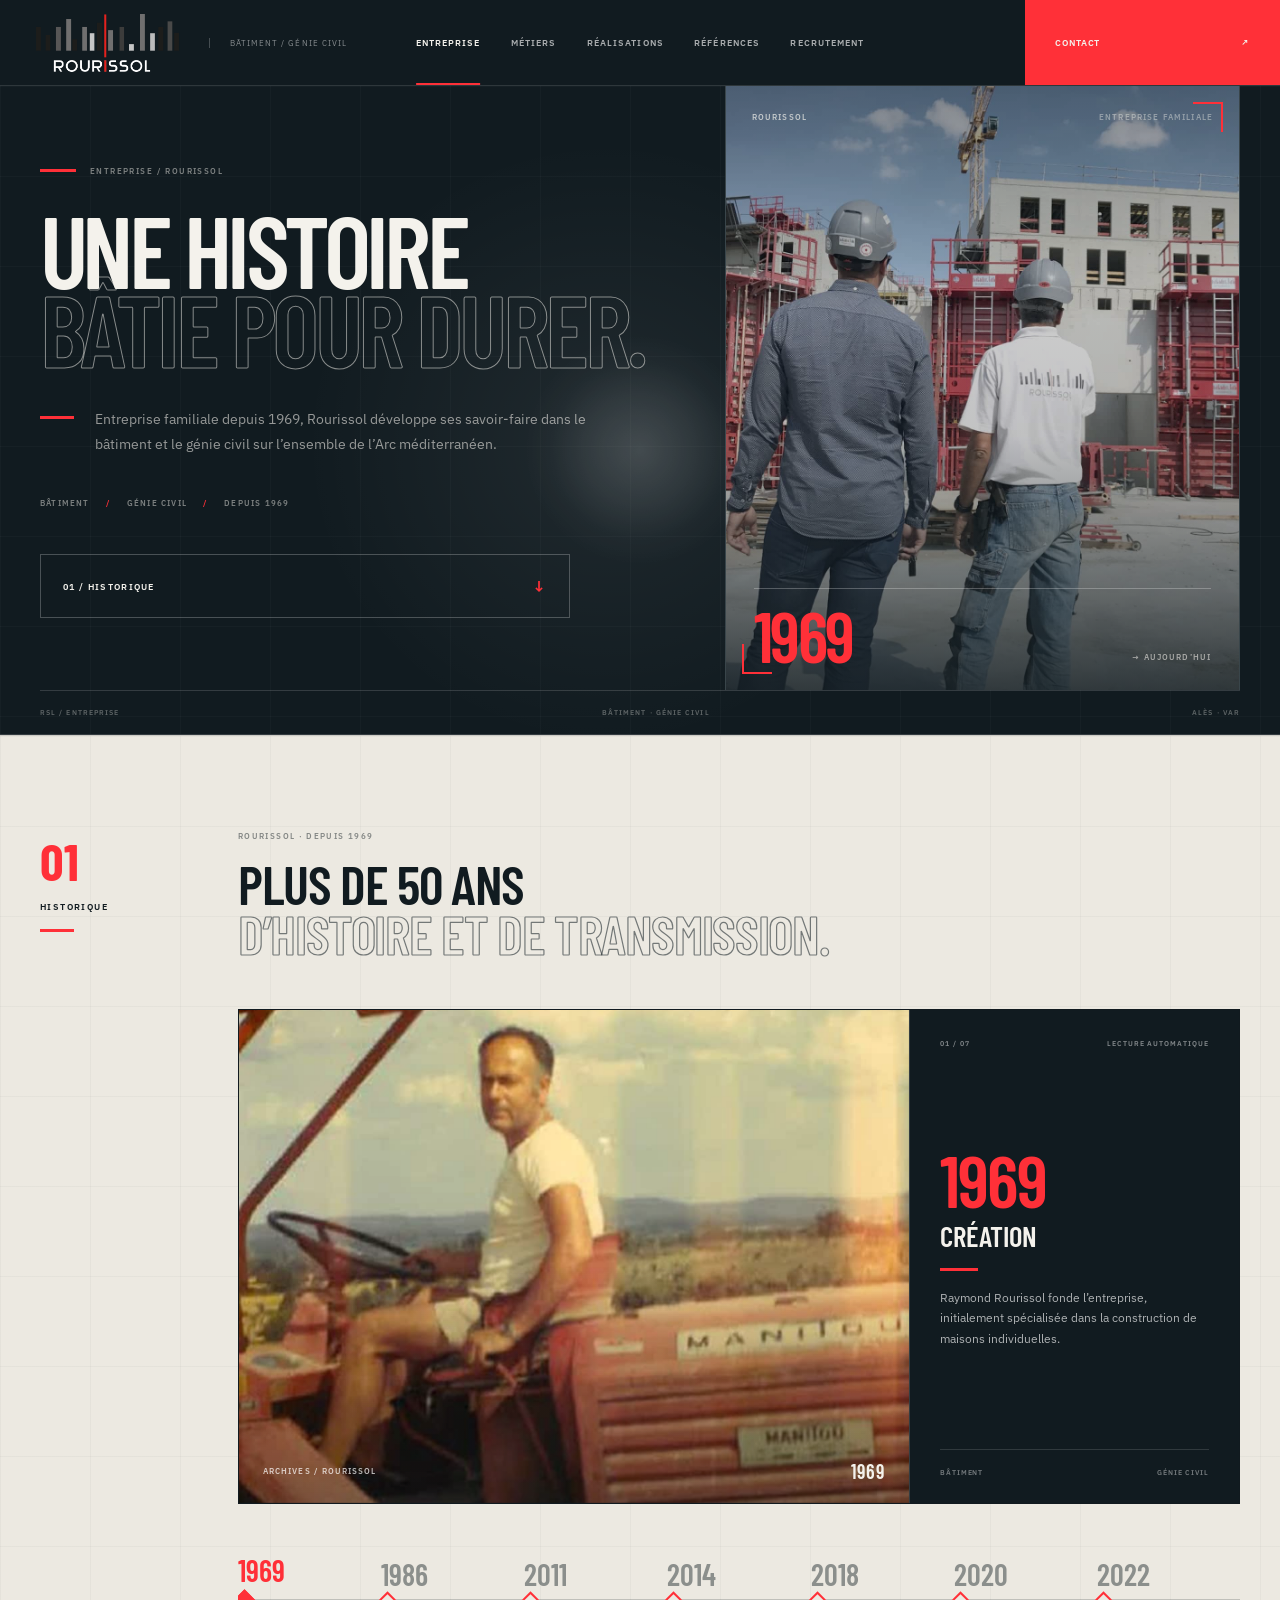
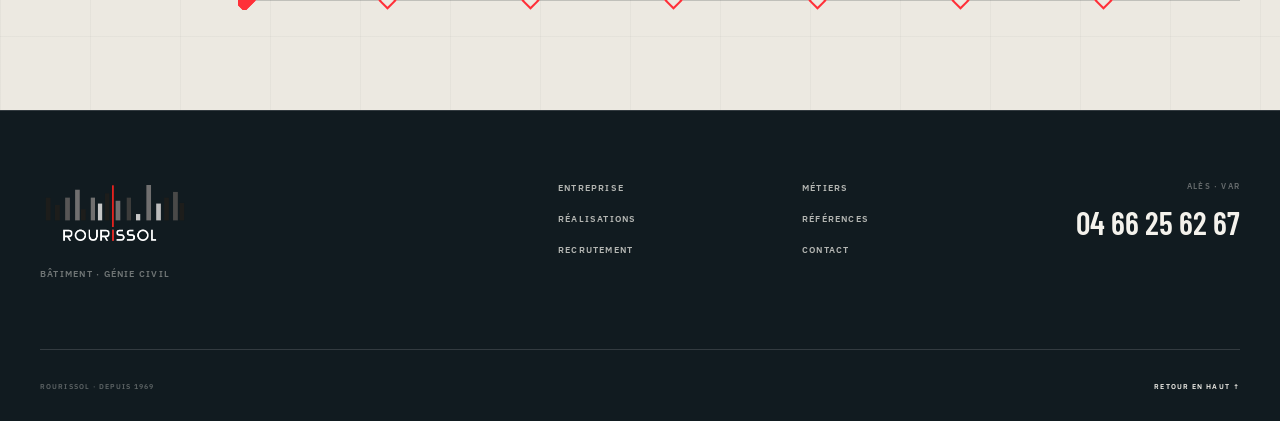
==== entreprise.html @ 6f0a9134 "Responsive" ====
<!DOCTYPE html>
<html lang="fr">

<head>

    <meta charset="UTF-8">

    <meta
        name="viewport"
        content="width=device-width, initial-scale=1.0"
    >

    <meta
        name="description"
        content="Découvrez l'histoire de Rourissol, entreprise familiale spécialisée dans le bâtiment et le génie civil depuis 1969."
    >

    <title>L’entreprise — Rourissol</title>


    <!-- =========================================
         FONTS
    ========================================== -->

    <link
        rel="preconnect"
        href="https://fonts.googleapis.com"
    >

    <link
        rel="preconnect"
        href="https://fonts.gstatic.com"
        crossorigin
    >

    <link
        href="https://fonts.googleapis.com/css2?family=Barlow+Condensed:wght@400;500;600;700&family=IBM+Plex+Sans:wght@300;400;500;600&display=swap"
        rel="stylesheet"
    >


    <!-- =========================================
         CSS
    ========================================== -->

    <link
        rel="stylesheet"
        href="css/style.css"
    >

    <link
        rel="stylesheet"
        href="css/entreprise.css"
    >

    <link
        rel="stylesheet"
        href="css/historique.css"
    >

    <link
        rel="stylesheet"
        href="css/historique-dial.css"
    >

</head>


<body class="page-entreprise">


    <!-- =========================================
         NAVBAR
    ========================================== -->

    <header
        class="navbar is-past-hero"
        id="site-navbar"
    >

        <div class="navbar-left">

            <a
                href="index.html"
                class="logo"
                aria-label="Rourissol — Accueil"
            >

                <img
                    src="images/logo-rourissol.png"
                    alt="Rourissol"
                >

            </a>


            <span class="logo-meta">
                Bâtiment / Génie civil
            </span>

        </div>



        <!-- =========================
             NAVIGATION DESKTOP
        ========================== -->

        <nav
            class="navbar-main-nav"
            aria-label="Navigation principale"
        >

            <a
                href="entreprise.html"
                class="is-active"
                aria-current="page"
            >
                Entreprise
            </a>

            <a href="metiers.html">
                Métiers
            </a>

            <a href="realisations.html">
                Réalisations
            </a>

            <a href="references.html">
                Références
            </a>

            <a href="recrutement.html">
                Recrutement
            </a>

        </nav>



        <!-- =========================
             ACTIONS
        ========================== -->

        <div class="navbar-actions">


            <!-- BURGER TABLETTE / MOBILE -->

            <button
                class="navbar-burger"
                type="button"
                aria-label="Ouvrir le menu"
                aria-expanded="false"
                aria-controls="mobile-nav"
            >

                <span></span>
                <span></span>

            </button>



            <!-- CONTACT DESKTOP -->

            <a
                href="contact.html"
                class="nav-contact"
            >

                <span>
                    Contact
                </span>

                <span aria-hidden="true">
                    ↗
                </span>

            </a>

        </div>

    </header>



    <!-- =========================================
         MENU TABLETTE / MOBILE
    ========================================== -->

    <nav
        class="mobile-nav"
        id="mobile-nav"
        aria-label="Navigation mobile"
    >

        <a
            href="entreprise.html"
            aria-current="page"
        >
            Entreprise
        </a>

        <a href="metiers.html">
            Métiers
        </a>

        <a href="realisations.html">
            Réalisations
        </a>

        <a href="references.html">
            Références
        </a>

        <a href="recrutement.html">
            Recrutement
        </a>


        <a
            href="contact.html"
            class="mobile-nav-contact"
        >

            Contact

            <span class="mobile-nav-contact-arrow">
                ↗
            </span>

        </a>

    </nav>



    <!-- =========================================
         MAIN
    ========================================== -->

    <main>


        <!-- =========================================
             HERO ENTREPRISE
        ========================================== -->

        <section
            class="entreprise-hero"
            id="entreprise"
        >


            <!-- TECHNICAL GRID -->

            <div
                class="entreprise-hero-grid"
                aria-hidden="true"
            ></div>



            <div class="entreprise-hero-inner">


                <!-- =========================
                     CONTENU
                ========================== -->

                <div class="entreprise-hero-content">


                    <div class="entreprise-hero-kicker">

                        <span class="entreprise-hero-kicker-line"></span>

                        <span>
                            ENTREPRISE / ROURISSOL
                        </span>

                    </div>



                    <h1 class="entreprise-hero-title">

                        <span>
                            UNE HISTOIRE
                        </span>

                        <span class="entreprise-hero-title-outline">
                            BÂTIE POUR DURER.
                        </span>

                    </h1>



                    <p class="entreprise-hero-intro">

                        Entreprise familiale depuis 1969,
                        Rourissol développe ses savoir-faire
                        dans le bâtiment et le génie civil
                        sur l’ensemble de l’Arc méditerranéen.

                    </p>



                    <!-- MÉTIERS -->

                    <div class="entreprise-hero-meta">

                        <span>
                            BÂTIMENT
                        </span>

                        <span class="entreprise-hero-meta-separator">
                            /
                        </span>

                        <span>
                            GÉNIE CIVIL
                        </span>

                        <span class="entreprise-hero-meta-separator">
                            /
                        </span>

                        <span>
                            DEPUIS 1969
                        </span>

                    </div>



                    <!-- LIEN VERS HISTORIQUE -->

                    <a
                        href="#historique"
                        class="entreprise-hero-history-link"
                    >

                        <span>
                            01 / HISTORIQUE
                        </span>

                        <span
                            class="entreprise-hero-history-arrow"
                            aria-hidden="true"
                        >
                            ↓
                        </span>

                    </a>

                </div>



                <!-- =========================
                     IMAGE
                ========================== -->

                <div class="entreprise-hero-media">


                    <img
                        src="images/image-presentation.png"
                        alt="Équipe Rourissol sur un chantier"
                    >


                    <div
                        class="entreprise-hero-media-overlay"
                        aria-hidden="true"
                    ></div>



                    <div class="entreprise-hero-media-top">

                        <span>
                            ROURISSOL
                        </span>

                        <span>
                            ENTREPRISE FAMILIALE
                        </span>

                    </div>



                    <div class="entreprise-hero-media-bottom">

                        <span class="entreprise-hero-media-year">
                            1969
                        </span>

                        <span>
                            → AUJOURD’HUI
                        </span>

                    </div>


                    <span
                        class="entreprise-hero-corner entreprise-hero-corner-top"
                        aria-hidden="true"
                    ></span>

                    <span
                        class="entreprise-hero-corner entreprise-hero-corner-bottom"
                        aria-hidden="true"
                    ></span>


                </div>

            </div>



            <!-- =========================
                 BASE HERO
            ========================== -->

            <div class="entreprise-hero-footer">

                <span>
                    RSL / ENTREPRISE
                </span>

                <span>
                    BÂTIMENT · GÉNIE CIVIL
                </span>

                <span>
                    ALÈS · VAR
                </span>

            </div>


        </section>



        <!-- =========================================
             01 — HISTORIQUE
        ========================================== -->

        <section
            class="history-showcase"
            id="historique"
        >


            <div
                class="history-showcase-grid"
                aria-hidden="true"
            ></div>



            <div class="history-showcase-inner">


                <!-- =========================
                     HEADER
                ========================== -->

                <header class="history-showcase-header">


                    <div class="history-section-index">

                        <span class="history-section-number">
                            01
                        </span>

                        <span class="history-section-label">
                            Historique
                        </span>

                    </div>



                    <div class="history-section-heading">

                        <span class="history-eyebrow">
                            ROURISSOL · DEPUIS 1969
                        </span>

                        <h2>

                            PLUS DE 50 ANS

                            <span>
                                D’HISTOIRE ET DE TRANSMISSION.
                            </span>

                        </h2>

                    </div>

                </header>



                <!-- =========================
                     SCÈNE HISTORIQUE
                ========================== -->

                <div class="history-focus">


                    <!-- PHOTO -->

                    <div class="history-media">


                        <img
                            class="history-media-image"
                            src=""
                            alt=""
                        >


                        <div
                            class="history-media-wipe"
                            aria-hidden="true"
                        ></div>



                        <div class="history-media-meta">

                            <span>
                                ARCHIVES / ROURISSOL
                            </span>

                            <span class="history-media-year">
                                1969
                            </span>

                        </div>


                    </div>



                    <!-- TEXTE -->

                    <div class="history-copy">


                        <div class="history-copy-top">

                            <span class="history-counter">
                                01 / 07
                            </span>

                            <span class="history-status">
                                Lecture automatique
                            </span>

                        </div>



                        <div class="history-copy-content">

                            <span class="history-active-year">
                                1969
                            </span>

                            <h3 class="history-active-title">
                                Création
                            </h3>

                            <p class="history-active-text">
                                Raymond Rourissol fonde l’entreprise.
                            </p>

                        </div>



                        <div class="history-copy-bottom">

                            <span>
                                BÂTIMENT
                            </span>

                            <span>
                                GÉNIE CIVIL
                            </span>

                        </div>


                    </div>

                </div>



                <!-- =========================
                     TIMELINE DESKTOP
                ========================== -->

                <div class="history-timeline-wrapper">

                    <div
                        class="history-timeline"
                        role="group"
                        aria-label="Chronologie Rourissol"
                    >


                        <div
                            class="history-timeline-track"
                            aria-hidden="true"
                        >

                            <span class="history-timeline-line"></span>

                            <span class="history-timeline-progress"></span>

                        </div>



                        <div class="history-timeline-dates">

                            <!--
                                Généré automatiquement
                                par historique.js
                            -->

                        </div>


                    </div>

                </div>


                <!--
                    Le rapporteur tablette / mobile
                    est généré automatiquement
                    par historique-dial.js.
                -->


            </div>

        </section>


    </main>

    <!-- =========================================
     FOOTER
========================================== -->

<footer class="site-footer">

    <div class="site-footer-inner">

        <div class="site-footer-brand">

            <a
                href="index.html"
                class="site-footer-logo"
                aria-label="Rourissol — Accueil"
            >
                <img
                    src="images/logo-rourissol.png"
                    alt="Rourissol"
                >
            </a>

            <p>
                Bâtiment · Génie civil
            </p>

        </div>


        <nav
            class="site-footer-nav"
            aria-label="Navigation pied de page"
        >

            <a href="entreprise.html">
                Entreprise
            </a>

            <a href="metiers.html">
                Métiers
            </a>

            <a href="realisations.html">
                Réalisations
            </a>

            <a href="references.html">
                Références
            </a>

            <a href="recrutement.html">
                Recrutement
            </a>

            <a href="contact.html">
                Contact
            </a>

        </nav>


        <div class="site-footer-contact">

            <span>
                ALÈS · VAR
            </span>

            <a href="tel:+33466256267">
                04 66 25 62 67
            </a>

        </div>

    </div>


    <div class="site-footer-bottom">

        <span>
            ROURISSOL · DEPUIS 1969
        </span>

        <a href="#entreprise">
            RETOUR EN HAUT ↑
        </a>

    </div>

</footer>


    <!-- =========================================
         SCRIPTS
    ========================================== -->

    <script src="js/script.js"></script>

    <script src="js/historique.js"></script>

    <script src="js/historique-dial.js"></script>


</body>

</html>
---- css/style.css ----
/* =========================================================
   VARIABLES
========================================================= */

:root {
    --steel: #1e2b31;
    --steel-deep: #111b20;

    --concrete: #d8d5cc;
    --concrete-light: #ece9e1;

    --signal: #ff3038;
    --signal-dark: #d91f2a;

    --white: #f4f2ec;
    --black: #111416;

    --line-light: rgba(255, 255, 255, 0.22);
    --line-dark: rgba(17, 20, 22, 0.18);

    --navbar-height: 86px;
    --hero-footer-height: 44px;
    --side-nav-width: 165px;
    --project-width: 255px;

    --ease: cubic-bezier(0.22, 1, 0.36, 1);
}


/* =========================================================
   RESET
========================================================= */

* {
    margin: 0;
    padding: 0;
    box-sizing: border-box;
}

html {
    scroll-behavior: smooth;
}

body {
    min-height: 100vh;
    overflow-x: hidden;

    background: var(--steel);

    color: var(--white);

    font-family:
        "IBM Plex Sans",
        sans-serif;
}

a {
    color: inherit;
    text-decoration: none;
}

img,
video {
    display: block;
    width: 100%;
}


/* =========================================================
   HALO GLOBAL
========================================================= */

body::before {
    content: "";

    position: fixed;
    inset: 0;

    z-index: 4;

    pointer-events: none;

    background:
        radial-gradient(
            circle 160px at var(--halo-x, 50%) var(--halo-y, 50%),
            rgba(255, 255, 255, 0.16) 0%,
            rgba(255, 255, 255, 0.08) 35%,
            rgba(255, 255, 255, 0.025) 55%,
            transparent 72%
        );

    mix-blend-mode: screen;
}


/* =========================================================
   OPENING
========================================================= */

.opening {
    position: fixed;
    inset: 0;

    z-index: 9999;

    overflow: hidden;

    background: var(--steel-deep);
    color: var(--white);

    pointer-events: none;

    clip-path: inset(0 0 0 0);

    will-change: clip-path, opacity;

    animation:
        openingReveal 1.2s var(--ease) 1.9s forwards,
        openingRemove 0.01s linear 3.62s forwards;
}


/* =========================================================
   OPENING GRID
========================================================= */

.opening-grid {
    position: absolute;
    inset: 0;

    opacity: 0;

    background-image:
        linear-gradient(
            rgba(255, 255, 255, 0.055) 1px,
            transparent 1px
        ),
        linear-gradient(
            90deg,
            rgba(255, 255, 255, 0.055) 1px,
            transparent 1px
        );

    background-size: 70px 70px;

    animation:
        gridReveal
        0.8s
        ease
        0.1s
        forwards;
}


/* =========================================================
   OPENING CORNERS
========================================================= */

.opening-corner {
    width: 35px;
    height: 35px;

    position: absolute;

    z-index: 3;

    opacity: 0;

    animation:
        cornerReveal
        0.5s
        ease
        0.35s
        forwards;
}

.opening-corner-tl {
    top: 35px;
    left: 35px;

    border-top:
        2px solid
        rgba(255, 255, 255, 0.5);

    border-left:
        2px solid
        rgba(255, 255, 255, 0.5);
}

.opening-corner-tr {
    top: 35px;
    right: 35px;

    border-top:
        2px solid
        rgba(255, 255, 255, 0.5);

    border-right:
        2px solid
        rgba(255, 255, 255, 0.5);
}

.opening-corner-bl {
    bottom: 35px;
    left: 35px;

    border-bottom:
        2px solid
        rgba(255, 255, 255, 0.5);

    border-left:
        2px solid
        rgba(255, 255, 255, 0.5);
}

.opening-corner-br {
    right: 35px;
    bottom: 35px;

    border-right:
        2px solid
        rgba(255, 255, 255, 0.5);

    border-bottom:
        2px solid
        rgba(255, 255, 255, 0.5);
}


/* =========================================================
   OPENING TOP
========================================================= */

.opening-top {
    position: absolute;

    top: 40px;
    left: 50%;

    width: calc(100% - 160px);

    z-index: 3;

    display: flex;
    justify-content: space-between;

    transform: translateX(-50%);

    opacity: 0;

    font-size: 0.55rem;
    font-weight: 500;

    text-transform: uppercase;
    letter-spacing: 0.16em;

    animation:
        simpleReveal
        0.6s
        ease
        0.4s
        forwards;
}


/* =========================================================
   OPENING CONTENT
========================================================= */

.opening-content {
    width: min(900px, 82%);

    position: absolute;

    top: 50%;
    left: 50%;

    z-index: 5;

    transform: translate(-50%, -50%);
}

.opening-reference {
    display: block;

    margin-bottom: 15px;

    opacity: 0;

    font-size: 0.55rem;
    font-weight: 500;

    letter-spacing: 0.15em;

    animation:
        simpleReveal
        0.6s
        ease
        0.4s
        forwards;
}

.opening-brand-mask {
    overflow: hidden;

    display: flex;
    justify-content: center;
}

.opening-logo {
    width: clamp(280px, 38vw, 580px);
    height: auto;

    opacity: 0;

    transform: translateY(70px);

    animation:
        logoReveal
        1s
        var(--ease)
        0.5s
        forwards;
}


/* =========================================================
   OPENING RULE
========================================================= */

.opening-rule {
    width: 100%;
    height: 2px;

    margin-top: 35px;

    overflow: hidden;

    background:
        rgba(255, 255, 255, 0.12);
}

.opening-rule span {
    display: block;

    width: 0;
    height: 100%;

    background: var(--signal);

    animation:
        ruleDraw
        0.9s
        var(--ease)
        1s
        forwards;
}


/* =========================================================
   OPENING META
========================================================= */

.opening-meta {
    margin-top: 15px;

    display: flex;
    justify-content: space-between;

    opacity: 0;

    font-family:
        "Barlow Condensed",
        sans-serif;

    font-size: 0.78rem;
    font-weight: 600;

    letter-spacing: 0.1em;

    animation:
        simpleReveal
        0.5s
        ease
        1.25s
        forwards;
}


/* =========================================================
   OPENING COORDINATES
========================================================= */

.opening-coordinates {
    position: absolute;

    left: 40px;
    bottom: 45px;

    z-index: 4;

    display: flex;

    gap: 20px;

    opacity: 0;

    font-size: 0.52rem;

    letter-spacing: 0.12em;

    animation:
        simpleReveal
        0.5s
        ease
        0.7s
        forwards;
}


/* =========================================================
   OPENING SHUTTER
========================================================= */

.opening-shutter {
    position: absolute;
    inset: 0;

    z-index: 10;

    background: var(--steel-deep);

    transform: translateY(100%);

    will-change: transform;

    animation:
        shutterReveal
        0.8s
        var(--ease)
        1.85s
        forwards;
}


/* =========================================================
   OPENING KEYFRAMES
========================================================= */

@keyframes gridReveal {
    to {
        opacity: 1;
    }
}

@keyframes cornerReveal {
    from {
        opacity: 0;
        transform: scale(0.75);
    }

    to {
        opacity: 1;
        transform: scale(1);
    }
}

@keyframes simpleReveal {
    from {
        opacity: 0;
        transform: translateY(10px);
    }

    to {
        opacity: 1;
        transform: translateY(0);
    }
}

@keyframes logoReveal {
    to {
        opacity: 1;
        transform: translateY(0);
    }
}

@keyframes ruleDraw {
    to {
        width: 100%;
    }
}

@keyframes shutterReveal {
    from {
        transform: translateY(100%);
    }

    to {
        transform: translateY(0);
    }
}

@keyframes openingReveal {
    from {
        clip-path: inset(0 0 0 0);
    }

    to {
        clip-path: inset(0 0 100% 0);
    }
}

@keyframes openingRemove {
    to {
        visibility: hidden;
        opacity: 0;
    }
}


/* =========================================================
   NAVBAR
========================================================= */

.navbar {
    width: 100%;
    min-height: var(--navbar-height);

    position: absolute;

    top: 0;
    left: 0;

    z-index: 100;

    display: grid;

    grid-template-columns:
        1fr
        auto;

    align-items: stretch;

    border-bottom:
        1px solid
        var(--line-light);

    opacity: 0;

    animation:
        heroReveal
        0.8s
        var(--ease)
        2.65s
        forwards;
}


/* =========================================================
   NAVBAR LEFT
========================================================= */

.navbar-left {
    padding:
        0
        35px;

    display: flex;

    align-items: center;

    gap: 20px;
}

.logo {
    width: 155px;

    display: flex;
    align-items: center;

    flex-shrink: 0;
}

.logo img {
    width: 100%;
    height: auto;

    object-fit: contain;
}

.logo-meta {
    padding-left: 20px;

    border-left:
        1px solid
        var(--line-light);

    font-size: 0.5rem;

    text-transform: uppercase;

    letter-spacing: 0.13em;

    color:
        rgba(255, 255, 255, 0.5);
}


/* =========================================================
   NAVBAR CONTACT
========================================================= */

.nav-contact {
    width: var(--project-width);
    min-width: var(--project-width);
    padding:
        0
        30px;

    display: flex;

    justify-content: space-between;
    align-items: center;

    gap: 25px;

    background: var(--signal);

    color: var(--white);

    font-size: 0.57rem;
    font-weight: 600;

    text-transform: uppercase;

    letter-spacing: 0.1em;

    transition:
        background
        0.25s ease;
}

.nav-contact:hover {
    background: var(--signal-dark);
}


/* =========================================================
   HERO
========================================================= */

.hero {
    min-height: 100vh;

    position: relative;

    overflow: hidden;

    background: var(--steel-deep);

    color: var(--white);
}


/* =========================================================
   HERO VIDEO
========================================================= */

.hero-media {
    position: absolute;
    inset: 0;

    z-index: 0;

    overflow: hidden;
}

.hero-media video {
    width: 100%;
    height: 100%;

    object-fit: cover;

    opacity: 0;

    transform: scale(1.06);

    will-change:
        transform,
        opacity;

    animation:
        heroVideoReveal
        1.8s
        var(--ease)
        2.15s
        forwards;
}


/* =========================================================
   HERO OVERLAY
========================================================= */

.hero-overlay {
    position: absolute;
    inset: 0;

    z-index: 1;

    background:
        linear-gradient(
            90deg,
            rgba(17, 27, 32, 0.94) 0%,
            rgba(17, 27, 32, 0.74) 45%,
            rgba(17, 27, 32, 0.35) 100%
        ),
        linear-gradient(
            to top,
            rgba(10, 15, 18, 0.82) 0%,
            transparent 52%
        );
}


/* =========================================================
   TECHNICAL GRID
========================================================= */

.technical-grid {
    position: absolute;
    inset: 0;

    z-index: 2;

    pointer-events: none;

    background-image:
        linear-gradient(
            rgba(255, 255, 255, 0.055) 1px,
            transparent 1px
        ),
        linear-gradient(
            90deg,
            rgba(255, 255, 255, 0.055) 1px,
            transparent 1px
        );

    background-size:
        80px
        80px;
}


/* =========================================================
   HERO RAILS
========================================================= */

.hero-rail {
    position: absolute;

    top: var(--navbar-height);
    bottom: 0;

    z-index: 3;

    width: 1px;

    background: var(--line-light);

    pointer-events: none;
}

.hero-rail-left {
    left: var(--side-nav-width);
}

.hero-rail-right {
    right: var(--project-width);
}


/* =========================================================
   HERO LAYOUT
========================================================= */

.hero-layout {
    min-height: 100vh;

    position: relative;

    z-index: 5;

    display: grid;

    grid-template-columns:
        var(--side-nav-width)
        minmax(0, 1fr)
        var(--project-width);

    padding-top:
        var(--navbar-height);
}


/* =========================================================
   HERO SIDE NAV
========================================================= */

.hero-side-nav {
    width: var(--side-nav-width);

    height:
        calc(
            100vh
            - var(--navbar-height)
            - var(--hero-footer-height)
        );

    align-self: start;

    padding: 0;

    display: flex;

    flex-direction: column;

    justify-content: center;

    background:
        rgba(8, 16, 20, 0.32);

    /*
       Pas de border-right ici :
       la ligne verticale unique est .hero-rail-left.
       Ça évite le petit décalage de 1 px.
    */

    backdrop-filter:
        blur(3px);

    -webkit-backdrop-filter:
        blur(3px);

    opacity: 0;

    animation:
        heroReveal
        0.8s
        var(--ease)
        2.7s
        forwards;
}


/* =========================================================
   HERO SIDE NAV LINKS
========================================================= */

.hero-side-nav a {
    min-height: 92px;

    padding:
        18px
        10px;

    position: relative;

    display: flex;

    flex-direction: column;

    justify-content: center;
    align-items: center;

    gap: 7px;

    text-align: center;

    border-bottom:
        1px solid
        rgba(255, 255, 255, 0.12);

    color:
        rgba(255, 255, 255, 0.72);

    font-size: 0.62rem;
    font-weight: 600;

    text-transform: uppercase;

    letter-spacing: 0.12em;

    transition:
        color 0.25s ease,
        background 0.25s ease;
}

.hero-side-nav a:first-child {
    border-top:
        1px solid
        rgba(255, 255, 255, 0.12);
}

.hero-side-nav a span {
    font-family:
        "Barlow Condensed",
        sans-serif;

    font-size: 1.25rem;
    font-weight: 600;

    line-height: 1;

    color: var(--signal);
}

.hero-side-nav a::before {
    content: "";

    width: 3px;
    height: 0;

    position: absolute;

    top: 50%;
    left: 0;

    background: var(--signal);

    transform: translateY(-50%);

    transition:
        height
        0.3s
        var(--ease);
}

.hero-side-nav a:hover {
    color: var(--white);

    background:
        rgba(255, 255, 255, 0.055);
}

.hero-side-nav a:hover::before {
    height: 100%;
}


/* =========================================================
   HERO CONTENT
========================================================= */

.hero-content {
    align-self: end;

    padding:
        80px
        6vw
        145px;
}


/* =========================================================
   HERO TOP LINE
========================================================= */

.hero-topline {
    margin-bottom: 30px;

    display: flex;

    gap: 30px;

    opacity: 0;

    font-size: 0.52rem;
    font-weight: 500;

    letter-spacing: 0.13em;

    animation:
        heroReveal
        0.8s
        var(--ease)
        2.65s
        forwards;
}

.hero-topline span:not(:last-child)::after {
    content: " / ";

    margin-left: 30px;

    color: var(--signal);
}


/* =========================================================
   HERO TITLE
========================================================= */

.hero-title {
    font-family:
        "Barlow Condensed",
        sans-serif;

    font-size:
        clamp(
            5.8rem,
            11vw,
            11rem
        );

    font-weight: 600;

    line-height: 0.72;

    letter-spacing: -0.04em;

    text-transform: uppercase;
}

.title-line {
    display: block;

    overflow: hidden;
}

.title-line > span {
    display: block;

    transform:
        translateY(
            110%
        );

    animation:
        titleReveal
        1.1s
        var(--ease)
        forwards;
}

.title-line:nth-child(1) > span {
    animation-delay: 2.4s;
}

.title-line:nth-child(2) > span {
    animation-delay: 2.55s;
}

.title-line:nth-child(3) > span {
    animation-delay: 2.7s;
}

.title-line-outline {
    color: transparent;

    -webkit-text-stroke:
        1.5px
        rgba(255, 255, 255, 0.72);
}


/* =========================================================
   HERO BOTTOM
========================================================= */

.hero-bottom {
    margin-top: 55px;

    display: grid;

    grid-template-columns:
        minmax(
            260px,
            430px
        )
        auto;

    align-items: end;

    gap: 60px;

    opacity: 0;

    animation:
        heroReveal
        0.9s
        var(--ease)
        2.95s
        forwards;
}


/* =========================================================
   HERO DESCRIPTION
========================================================= */

.hero-description {
    display: grid;

    grid-template-columns:
        50px
        1fr;

    align-items: start;

    gap: 20px;
}

.hero-description-line {
    width: 50px;
    height: 3px;

    margin-top: 8px;

    background: var(--signal);
}

.hero-description p {
    font-size: 0.78rem;

    line-height: 1.8;

    color:
        rgba(255, 255, 255, 0.7);
}


/* =========================================================
   HERO CTA
========================================================= */

.hero-cta {
    min-width: 240px;
    min-height: 58px;

    padding:
        0
        22px;

    display: flex;

    align-items: center;
    justify-content: space-between;

    border:
        1px solid
        rgba(255, 255, 255, 0.42);

    font-size: 0.58rem;
    font-weight: 600;

    text-transform: uppercase;

    letter-spacing: 0.1em;

    transition:
        background 0.25s ease,
        color 0.25s ease;
}

.hero-cta:hover {
    background: var(--white);

    color: var(--steel-deep);
}

.hero-cta-arrow {
    font-size: 1rem;
}

/* =========================================================
   COMPANY
========================================================= */

.company {
    position: relative;

    overflow: hidden;

    padding:
        130px
        6vw
        150px;

    background:
        var(--concrete-light);

    color:
        var(--steel-deep);
}


/* =========================================================
   COMPANY GRID
========================================================= */

.company-grid {
    position: absolute;
    inset: 0;

    pointer-events: none;

    opacity: 0.7;

    background-image:
        linear-gradient(
            rgba(17, 27, 32, 0.055) 1px,
            transparent 1px
        ),
        linear-gradient(
            90deg,
            rgba(17, 27, 32, 0.055) 1px,
            transparent 1px
        );

    background-size:
        80px
        80px;
}


/* =========================================================
   COMPANY HEADER
========================================================= */

.company-header {
    position: relative;

    z-index: 1;

    display: grid;

    grid-template-columns:
        120px
        minmax(0, 1.2fr)
        minmax(280px, 0.65fr);

    gap: 60px;

    align-items: start;
}


/* =========================================================
   COMPANY INDEX
========================================================= */

.company-index {
    display: flex;

    flex-direction: column;

    gap: 8px;
}


.company-index span {
    font-family:
        "Barlow Condensed",
        sans-serif;

    font-size: 2rem;
    font-weight: 600;

    color:
        var(--signal);
}


.company-index p {
    font-size: 0.54rem;
    font-weight: 600;

    text-transform: uppercase;

    letter-spacing: 0.15em;
}


/* =========================================================
   COMPANY HEADING
========================================================= */

.company-kicker {
    display: block;

    margin-bottom: 28px;

    font-size: 0.55rem;
    font-weight: 600;

    letter-spacing: 0.16em;

    color:
        rgba(17, 27, 32, 0.55);
}


.company-heading h2 {
    max-width: 750px;

    font-family:
        "Barlow Condensed",
        sans-serif;

    font-size:
        clamp(
            5rem,
            8vw,
            9rem
        );

    font-weight: 600;

    line-height: 0.78;

    letter-spacing: -0.035em;

    text-transform: uppercase;
}


.company-heading h2 span {
    display: block;

    color: transparent;

    -webkit-text-stroke:
        1.5px
        rgba(17, 27, 32, 0.55);
}


/* =========================================================
   COMPANY INTRO
========================================================= */

.company-intro {
    padding-top: 45px;

    display: flex;

    flex-direction: column;

    gap: 24px;
}


.company-intro p {
    font-size: 0.82rem;

    line-height: 1.9;

    color:
        rgba(17, 27, 32, 0.68);
}


/* =========================================================
   COMPANY STATS
========================================================= */

.company-stats {
    position: relative;

    z-index: 1;

    margin-top: 110px;

    display: grid;

    grid-template-columns:
        repeat(4, 1fr);

    border-top:
        1px solid
        rgba(17, 27, 32, 0.2);

    border-bottom:
        1px solid
        rgba(17, 27, 32, 0.2);
}


.company-stat {
    min-height: 190px;

    padding:
        35px
        30px;

    display: flex;

    flex-direction: column;

    justify-content: space-between;

    border-right:
        1px solid
        rgba(17, 27, 32, 0.16);
}


.company-stat:first-child {
    border-left:
        1px solid
        rgba(17, 27, 32, 0.16);
}


.stat-value {
    font-family:
        "Barlow Condensed",
        sans-serif;

    font-size:
        clamp(
            3.8rem,
            5vw,
            6rem
        );

    font-weight: 600;

    line-height: 1;

    color:
        var(--signal);
}


.stat-label {
    font-size: 0.55rem;
    font-weight: 600;

    text-transform: uppercase;

    letter-spacing: 0.14em;

    color:
        rgba(17, 27, 32, 0.62);
}


/* =========================================================
   HISTORY
========================================================= */

.history {
    position: relative;

    z-index: 1;

    margin-top: 150px;
}


.history-heading {
    margin-bottom: 70px;

    display: flex;

    align-items: center;

    justify-content: space-between;
}


.history-heading span {
    font-family:
        "Barlow Condensed",
        sans-serif;

    font-size: 3rem;
    font-weight: 600;

    text-transform: uppercase;
}


.history-heading p {
    font-size: 0.55rem;

    text-transform: uppercase;

    letter-spacing: 0.14em;

    color:
        rgba(17, 27, 32, 0.5);
}


/* =========================================================
   HISTORY LINE
========================================================= */

.history-line {
    position: relative;

    display: grid;

    grid-template-columns:
        repeat(7, minmax(180px, 1fr));

    overflow-x: auto;

    scrollbar-width: none;
}


.history-line::-webkit-scrollbar {
    display: none;
}


.history-line::before {
    content: "";

    position: absolute;

    top: 61px;
    left: 0;
    right: 0;

    height: 1px;

    background:
        rgba(17, 27, 32, 0.25);
}


/* =========================================================
   HISTORY ITEM
========================================================= */

.history-item {
    min-width: 180px;

    position: relative;

    padding-right: 30px;
}


.history-year {
    display: block;

    margin-bottom: 27px;

    font-family:
        "Barlow Condensed",
        sans-serif;

    font-size: 2.3rem;
    font-weight: 600;

    line-height: 1;

    transition:
        color
        0.3s ease;
}


.history-point {
    width: 11px;
    height: 11px;

    position: relative;

    z-index: 2;

    display: block;

    margin-bottom: 35px;

    border:
        2px solid
        var(--signal);

    background:
        var(--concrete-light);

    transform:
        rotate(
            45deg
        );

    transition:
        background 0.3s ease,
        transform 0.3s var(--ease);
}


/* =========================================================
   HISTORY CONTENT
========================================================= */

.history-content {
    padding-top: 5px;
}


.history-number {
    display: block;

    margin-bottom: 14px;

    font-size: 0.48rem;

    letter-spacing: 0.12em;

    color:
        var(--signal);
}


.history-content h3 {
    margin-bottom: 15px;

    font-family:
        "Barlow Condensed",
        sans-serif;

    font-size: 1.25rem;
    font-weight: 600;

    line-height: 1;

    text-transform: uppercase;
}


.history-content p {
    max-width: 190px;

    font-size: 0.67rem;

    line-height: 1.7;

    color:
        rgba(17, 27, 32, 0.62);
}


/* =========================================================
   HISTORY HOVER
========================================================= */

.history-item:hover
.history-year {
    color:
        var(--signal);
}


.history-item:hover
.history-point {
    background:
        var(--signal);

    transform:
        rotate(
            45deg
        )
        scale(
            1.35
        );
}


/* =========================================================
   COMPANY TABLET
========================================================= */

@media (max-width: 1050px) {

    .company {
        padding:
            110px
            6vw;
    }


    .company-header {
        grid-template-columns:
            90px
            1fr;

        gap: 40px;
    }


    .company-intro {
        grid-column:
            2;

        max-width: 580px;

        padding-top: 0;
    }


    .company-stats {
        grid-template-columns:
            repeat(2, 1fr);
    }


    .company-stat:nth-child(2) {
        border-right: 0;
    }


    .history {
        margin-top: 110px;
    }

}


/* =========================================================
   COMPANY MOBILE
========================================================= */

@media (max-width: 650px) {

    .company {
        padding:
            85px
            6%
            100px;
    }


    .company-header {
        display: block;
    }


    .company-index {
        margin-bottom: 45px;
    }


    .company-heading h2 {
        font-size:
            clamp(
                4.2rem,
                18vw,
                6.2rem
            );
    }


    .company-intro {
        margin-top: 45px;

        padding: 0;
    }


    .company-stats {
        margin-top: 75px;

        grid-template-columns:
            1fr
            1fr;
    }


    .company-stat {
        min-height: 145px;

        padding:
            25px
            18px;
    }


    .stat-value {
        font-size: 3.2rem;
    }


    .history {
        margin-top: 90px;
    }


    .history-heading {
        margin-bottom: 50px;

        display: block;
    }


    .history-heading p {
        margin-top: 10px;
    }


    .history-line {
        grid-template-columns:
            repeat(7, 210px);
    }

}

/* =========================================================
   PROJECT ASIDE
========================================================= */

.hero-project {
    position: relative;

    /*
       Fallback vh + dvh moderne.
       La fiche s'arrête juste au-dessus du footer du hero.
    */
    height:
        calc(
            100vh
            - var(--navbar-height)
            - var(--hero-footer-height)
        );

    height:
        calc(
            100dvh
            - var(--navbar-height)
            - var(--hero-footer-height)
        );

    min-height: 0;

    align-self: start;

    overflow: hidden;

    display: grid;

    /*
       1 = infos
       2 = image flexible
       3 = bouton toujours visible
    */
    grid-template-rows:
        auto
        minmax(0, 1fr)
        58px;

    background:
        rgba(8, 16, 20, 0.92);

    opacity: 0;

    animation:
        heroReveal
        0.9s
        var(--ease)
        2.85s
        forwards;
}


/* =========================================================
   PROJECT CONTENT
========================================================= */

.hero-project-content {
    min-height: 0;

    padding:
        30px
        28px
        24px;

    position: relative;

    z-index: 2;

    display: flex;
    flex-direction: column;
}


.project-label {
    display: block;

    margin-bottom: 16px;

    font-size: 0.48rem;
    font-weight: 500;

    text-transform: uppercase;
    letter-spacing: 0.14em;

    color:
        rgba(
            255,
            255,
            255,
            0.48
        );
}


.project-number {
    margin: 0;

    font-family:
        "Barlow Condensed",
        sans-serif;

    font-size: 3.7rem;
    font-weight: 600;

    line-height: 0.95;

    letter-spacing: -0.03em;

    color:
        var(--signal);
}


.project-separator {
    width: 100%;
    height: 1px;

    margin:
        22px
        0;

    background:
        var(--line-light);
}


.hero-project h2 {
    margin: 0;

    font-family:
        "Barlow Condensed",
        sans-serif;

    font-size: 2rem;
    font-weight: 600;

    line-height: 0.82;

    text-transform: uppercase;

    color:
        var(--white);
}


.project-meta {
    margin-top: 26px;

    display: flex;
    justify-content: space-between;

    gap: 16px;

    font-size: 0.48rem;
    font-weight: 500;

    text-transform: uppercase;
    letter-spacing: 0.11em;

    color:
        rgba(
            255,
            255,
            255,
            0.5
        );
}


/* =========================================================
   PROJECT IMAGE
========================================================= */

.hero-project-bg {
    width: 100%;
    min-height: 0;

    position: relative;

    overflow: hidden;

    margin: 0;
    padding: 0;

    background:
        rgba(8, 16, 20, 0.96);
}


.project-image-slider {
    position: absolute;
    inset: 0;

    width: 100%;
    height: 100%;

    overflow: hidden;
}


.project-image-slider img {
    width: 100%;
    height: 100%;

    display: block;

    object-fit: cover;
    object-position: center;

    filter:
        brightness(0.68)
        saturate(0.8)
        contrast(1.05);

    transform:
        scale(
            1
        );

    transition:
        transform
        0.8s
        var(--ease);
}


.hero-project:hover
.project-image-slider img {
    transform:
        scale(
            1.04
        );
}


/* =========================================================
   PROJECT LINK — SOUS L'IMAGE
========================================================= */

.project-link {
    width: 100%;
    height: 58px;

    min-height: 58px;

    margin: 0;
    padding:
        0
        28px;

    display: flex;

    align-items: center;
    justify-content: space-between;

    gap: 20px;

    background:
        var(--signal);

    border-top:
        1px solid
        rgba(
            255,
            255,
            255,
            0.14
        );

    color:
        var(--white);

    font-size: 0.52rem;
    font-weight: 600;

    text-transform: uppercase;
    letter-spacing: 0.12em;

    transition:
        background
        0.3s ease,
        padding-left
        0.3s
        var(--ease);
}


.project-link span:last-child {
    font-size: 0.9rem;

    transition:
        transform
        0.3s
        var(--ease);
}


.project-link:hover {
    padding-left: 32px;

    background:
        var(--signal-dark);
}


.project-link:hover
span:last-child {
    transform:
        translate(
            3px,
            -3px
        );
}


/* =========================================================
   RESPONSIVE EN HAUTEUR — DESKTOP
========================================================= */

/*
   Quand DevTools est ouvert en bas ou sur un écran peu haut,
   on compacte les infos au lieu de faire disparaître
   l'image ou le bouton.
*/

@media (min-width: 1051px) and (max-height: 780px) {

    .hero-project {
        grid-template-rows:
            auto
            minmax(0, 1fr)
            50px;
    }

    .hero-project-content {
        padding:
            18px
            22px
            14px;
    }

    .project-label {
        margin-bottom: 8px;

        font-size: 0.42rem;
    }

    .project-number {
        font-size: 3rem;
    }

    .project-separator {
        margin:
            13px
            0;
    }

    .hero-project h2 {
        font-size: 1.65rem;
    }

    .project-meta {
        margin-top: 13px;

        font-size: 0.43rem;
    }

    .project-link {
        height: 50px;
        min-height: 50px;

        padding:
            0
            22px;
    }
}


@media (min-width: 1051px) and (max-height: 620px) {

    .hero-project {
        grid-template-rows:
            auto
            minmax(0, 1fr)
            44px;
    }

    .hero-project-content {
        padding:
            12px
            18px
            10px;
    }

    .project-label {
        margin-bottom: 5px;

        font-size: 0.38rem;
    }

    .project-number {
        font-size: 2.5rem;
    }

    .project-separator {
        margin:
            9px
            0;
    }

    .hero-project h2 {
        font-size: 1.4rem;
        line-height: 0.86;
    }

    .project-meta {
        margin-top: 9px;

        font-size: 0.38rem;
    }

    .project-link {
        height: 44px;
        min-height: 44px;

        padding:
            0
            18px;

        font-size: 0.46rem;
    }
}


/* =========================================================
   HERO FOOTER
========================================================= */

.hero-footer-line {
    min-height: var(--hero-footer-height);

    position: absolute;

    left: var(--side-nav-width);
    right: 0;
    bottom: 0;

    z-index: 8;

    padding:
        0
        28px;

    display: grid;

    grid-template-columns:
        1fr
        1fr
        1fr;

    align-items: center;

    border-top:
        1px solid
        var(--line-light);

    font-size: 0.46rem;

    letter-spacing: 0.12em;

    opacity: 0;

    animation:
        heroReveal
        0.7s
        ease
        3.1s
        forwards;
}

.hero-footer-center {
    text-align: center;
}

.hero-footer-line span:last-child {
    text-align: right;
}


/* =========================================================
   HERO KEYFRAMES
========================================================= */

@keyframes heroVideoReveal {
    to {
        opacity: 1;

        transform:
            scale(
                1
            );
    }
}

@keyframes heroReveal {
    from {
        opacity: 0;

        transform:
            translateY(
                18px
            );
    }

    to {
        opacity: 1;

        transform:
            translateY(
                0
            );
    }
}

@keyframes titleReveal {
    to {
        transform:
            translateY(
                0
            );
    }
}


/* =========================================================
   TABLET
========================================================= */

@media (max-width: 1050px) {

    :root {
        --side-nav-width: 125px;
    }

    .logo-meta {
        display: none;
    }

    .navbar-left {
        padding:
            0
            25px;
    }

    .hero-layout {
        grid-template-columns:
            var(--side-nav-width)
            1fr;
    }

    .hero-project {
        display: none;
    }

    .hero-rail-right {
        display: none;
    }

    .hero-side-nav a {
        min-height: 82px;

        padding:
            15px
            8px;

        font-size: 0.54rem;
    }

    .hero-side-nav a span {
        font-size: 1.05rem;
    }

    .hero-content {
        padding-left: 5vw;
        padding-right: 5vw;
    }
}


/* =========================================================
   MOBILE
========================================================= */

@media (max-width: 650px) {

    :root {
        --navbar-height: 72px;
        --side-nav-width: 0px;
    }

    .navbar {
        min-height:
            var(--navbar-height);
    }

    .navbar-left {
        min-width: 0;

        padding:
            0
            20px;
    }

    .logo {
        width: 125px;
    }

    .nav-contact {
        min-width: 105px;

        padding:
            0
            18px;
    }

    .hero-layout {
        display: block;

        padding-top:
            var(--navbar-height);
    }

    .hero-side-nav,
    .hero-rail {
        display: none;
    }

    .hero-content {
        min-height:
            calc(
                100dvh
                - var(--navbar-height)
            );
    
        padding:
            70px
            6%
            90px;
    
        display: flex;
    
        flex-direction: column;
    
        justify-content: center;
    }

    .hero-topline {
        flex-wrap: wrap;

        gap:
            7px
            12px;
    }

    .hero-topline span:not(:last-child)::after {
        margin-left: 12px;
    }

    .hero-title {
        width: 100%;
    
        font-size:
            clamp(
                3.8rem,
                19vw,
                6rem
            );
    
        line-height: 0.76;
    
        letter-spacing: -0.045em;
    }

    .hero-title .title-line {
        width: 100%;
    }

    .hero-bottom {
        grid-template-columns:
            1fr;

        gap: 30px;

        margin-top: 40px;
    }

    .hero-cta {
        width: 100%;
    }

    .hero-footer-line {
        left: 0;

        padding:
            0
            6%;

        grid-template-columns:
            1fr
            auto;
    }

    .hero-footer-center {
        display: none;
    }

    .opening-top {
        width:
            calc(
                100% - 60px
            );

        top: 25px;
    }

    .opening-content {
        width: 88%;
    }

    .opening-logo {
        width:
            clamp(
                220px,
                65vw,
                380px
            );
    }

    .opening-meta {
        font-size: 0.65rem;
    }

    .opening-coordinates {
        left: 25px;
        bottom: 30px;
    }
}


/* =========================================================
   TOUCH
========================================================= */

@media (pointer: coarse) {

    body::before {
        display: none;
    }
}


/* =========================================================
   ACCESSIBILITY
========================================================= */

@media (prefers-reduced-motion: reduce) {

    .opening {
        display: none;
    }

    .navbar,
    .hero-media video,
    .hero-side-nav,
    .hero-topline,
    .title-line > span,
    .hero-bottom,
    .hero-project,
    .hero-footer-line {
        opacity: 1;

        transform: none;

        animation: none;
    }
}

/* =========================================================
   RESPONSIVE — ÉCRANS PEU HAUTS / DEVTOOLS
========================================================= */

@media (min-width: 1051px) and (max-height: 700px) {

    /* HERO */

    .hero {
        height: 100dvh;
        min-height: 0;
    }


    .hero-layout {
        height: 100dvh;
        min-height: 0;

        padding-top:
            var(--navbar-height);
    }


    /* NAVIGATION GAUCHE */

    .hero-side-nav {
        height:
            calc(
                100dvh
                - var(--navbar-height)
                - var(--hero-footer-height)
            );

        justify-content: center;
    }


    .hero-side-nav a {
        min-height: 62px;

        padding:
            8px
            10px;

        gap: 4px;

        font-size: 0.48rem;
    }


    .hero-side-nav a span {
        font-size: 1rem;
    }


    /* CONTENU CENTRAL */

    .hero-content {
        padding:
            20px
            6vw
            58px;
    }


    .hero-topline {
        margin-bottom: 14px;
    }


    .hero-title {
        font-size:
            clamp(
                4rem,
                9vw,
                7.2rem
            );

        line-height: 0.72;
    }


    .hero-bottom {
        margin-top: 25px;

        gap: 30px;
    }


    /* FICHE PROJET */

    .hero-project {
        height:
            calc(
                100dvh
                - var(--navbar-height)
                - var(--hero-footer-height)
            );

        grid-template-rows:
            auto
            minmax(90px, 1fr)
            44px;
    }


    .hero-project-content {
        padding:
            12px
            18px
            10px;
    }


    .project-label {
        margin-bottom: 5px;

        font-size: 0.38rem;
    }


    .project-number {
        font-size: 2.45rem;
    }


    .project-separator {
        margin:
            8px
            0;
    }


    .hero-project h2 {
        font-size: 1.35rem;

        line-height: 0.85;
    }


    .project-meta {
        margin-top: 8px;

        font-size: 0.37rem;
    }


    .project-link {
        height: 44px;
        min-height: 44px;

        padding:
            0
            18px;

        font-size: 0.44rem;
    }

}

@media (min-width: 1051px) and (max-height: 520px) {

    .hero-title {
        font-size:
            clamp(
                3.3rem,
                7.5vw,
                5.5rem
            );
    }


    .hero-content {
        padding-bottom: 48px;
    }


    .hero-side-nav a {
        min-height: 50px;
    }


    .hero-project-content {
        padding:
            8px
            16px;
    }


    .project-label {
        display: none;
    }


    .project-number {
        font-size: 2rem;
    }


    .project-separator {
        margin:
            5px
            0;
    }


    .hero-project h2 {
        font-size: 1.1rem;
    }


    .project-meta {
        margin-top: 5px;
    }

}

/* =========================================================
   NAVBAR — GLOBAL
========================================================= */

.navbar {
    width: 100%;
    height: var(--navbar-height);

    position: fixed;

    top: 0;
    left: 0;

    z-index: 100;

    display: flex;

    align-items: stretch;
    justify-content: space-between;

    background:
        rgba(
            17,
            27,
            32,
            0.12
        );

    border-bottom:
        1px solid
        rgba(
            255,
            255,
            255,
            0.14
        );

    transition:
        background
        0.45s
        var(--ease),
        border-color
        0.45s
        var(--ease),
        backdrop-filter
        0.45s
        var(--ease);
}


/* =========================================================
   NAVBAR — APRÈS LE HERO
========================================================= */

.navbar.is-past-hero {
    background:
        rgba(
            17,
            27,
            32,
            0.96
        );

    border-bottom:
        1px solid
        rgba(
            255,
            255,
            255,
            0.12
        );

    backdrop-filter:
        blur(
            14px
        );

    -webkit-backdrop-filter:
        blur(
            14px
        );
}


/* =========================================================
   NAVBAR LEFT
========================================================= */

.navbar-left {
    height: 100%;

    display: flex;

    align-items: center;

    gap: 24px;

    padding-left: 30px;
}


.navbar-left .logo {
    display: flex;

    align-items: center;
}


.navbar-left .logo img {
    display: block;
}


.logo-meta {
    white-space: nowrap;
}


/* =========================================================
   NAVBAR MAIN NAV
========================================================= */

.navbar-main-nav {
    height: 100%;

    position: absolute;

    top: 0;
    left: 50%;

    display: flex;

    align-items: center;

    gap: clamp(
        22px,
        2.4vw,
        48px
    );

    opacity: 0;

    visibility: hidden;

    pointer-events: none;

    transform:
        translate(
            -50%,
            -12px
        );

    transition:
        opacity
        0.4s
        var(--ease),
        transform
        0.4s
        var(--ease),
        visibility
        0.4s;
}


/* APPARITION APRÈS HERO */

.navbar.is-past-hero
.navbar-main-nav {
    opacity: 1;

    visibility: visible;

    pointer-events: auto;

    transform:
        translate(
            -50%,
            0
        );
}


/* =========================================================
   NAVBAR LINKS
========================================================= */

.navbar-main-nav a {
    height: 100%;

    position: relative;

    display: flex;

    align-items: center;

    color:
        rgba(
            255,
            255,
            255,
            0.64
        );

    font-size: 0.54rem;
    font-weight: 600;

    text-transform: uppercase;

    letter-spacing: 0.12em;

    white-space: nowrap;

    transition:
        color
        0.3s
        ease;
}


.navbar-main-nav a::after {
    content: "";

    width: 0;
    height: 2px;

    position: absolute;

    left: 0;
    bottom: 0;

    background:
        var(--signal);

    transition:
        width
        0.35s
        var(--ease);
}


.navbar-main-nav a:hover {
    color:
        var(--white);
}


.navbar-main-nav a:hover::after {
    width: 100%;
}


/* SECTION ACTIVE */

.navbar-main-nav a.is-active {
    color:
        var(--white);
}


.navbar-main-nav a.is-active::after {
    width: 100%;
}


/* =========================================================
   NAVBAR ACTIONS
========================================================= */

.navbar-actions {
    height: 100%;

    margin-left: auto;

    display: flex;

    align-items: stretch;
}


/* =========================================================
   CONTACT
========================================================= */

.nav-contact {
    width:
        var(--project-width);

    min-width:
        var(--project-width);

    height: 100%;

    padding:
        0
        30px;

    display: flex;

    justify-content: space-between;
    align-items: center;

    gap: 25px;

    background:
        var(--signal);

    color:
        var(--white);

    font-size: 0.57rem;
    font-weight: 600;

    text-transform: uppercase;

    letter-spacing: 0.1em;

    transition:
        background
        0.3s
        ease;
}


.nav-contact:hover {
    background:
        var(--signal-dark);
}


/* =========================================================
   BURGER
========================================================= */

.navbar-burger {
    width: 72px;
    height: 100%;

    padding: 0;

    display: none;

    position: relative;

    border: 0;

    background:
        transparent;

    cursor: pointer;
}


.navbar-burger span {
    width: 22px;
    height: 1px;

    position: absolute;

    left: 50%;

    background:
        var(--white);

    transform:
        translateX(
            -50%
        );

    transition:
        transform
        0.35s
        var(--ease),
        top
        0.35s
        var(--ease);
}


.navbar-burger span:first-child {
    top:
        calc(
            50%
            - 4px
        );
}


.navbar-burger span:last-child {
    top:
        calc(
            50%
            + 4px
        );
}


/* BURGER OUVERT */

.navbar-burger.is-open
span:first-child {
    top: 50%;

    transform:
        translateX(
            -50%
        )
        rotate(
            45deg
        );
}


.navbar-burger.is-open
span:last-child {
    top: 50%;

    transform:
        translateX(
            -50%
        )
        rotate(
            -45deg
        );
}


/* =========================================================
   MOBILE NAV
========================================================= */

.mobile-nav {
    position: fixed;

    top:
        var(--navbar-height);

    left: 0;

    width: 100%;

    z-index: 95;

    display: none;

    background:
        var(--steel-deep);

    border-top:
        1px solid
        rgba(
            255,
            255,
            255,
            0.1
        );

    transform:
        translateY(
            -20px
        );

    opacity: 0;

    visibility: hidden;

    transition:
        transform
        0.4s
        var(--ease),
        opacity
        0.35s
        ease,
        visibility
        0.35s;
}


.mobile-nav.is-open {
    transform:
        translateY(
            0
        );

    opacity: 1;

    visibility: visible;
}


.mobile-nav a {
    min-height: 66px;

    padding:
        0
        6vw;

    display: flex;

    align-items: center;

    gap: 18px;

    border-bottom:
        1px solid
        rgba(
            255,
            255,
            255,
            0.09
        );

    color:
        rgba(
            255,
            255,
            255,
            0.72
        );

    font-size: 0.62rem;
    font-weight: 600;

    text-transform: uppercase;

    letter-spacing: 0.12em;
}

.mobile-nav-contact {
    margin-top: auto;

    position: relative;

    background:
        var(--signal);

    color:
        var(--white);

    border-top:
        0;
}


.mobile-nav-contact:hover {
    background:
        var(--signal-dark);
}


.mobile-nav-contact-arrow {
    margin-left: auto;

    font-size: 1rem;

    color:
        var(--white);
}


.mobile-nav a span {
    font-family:
        "Barlow Condensed",
        sans-serif;

    font-size: 1.2rem;

    color:
        var(--signal);
}


/* =========================================================
   NAVBAR RESPONSIVE
========================================================= */

@media (max-width: 1250px) {

    .navbar-main-nav {
        gap: 20px;
    }


    .navbar-main-nav a {
        font-size: 0.48rem;
    }

}



@media (max-width: 1050px) {

    .navbar-main-nav {
        display: none;
    }


    .navbar-burger {
        display: block;
    }


    .mobile-nav {
        display: block;
    }


    .nav-contact {
        width: 150px;

        min-width: 150px;

        padding:
            0
            22px;
    }

    .nav-contact {
        display: none;
    }
}



@media (max-width: 650px) {

    .navbar {
        height:
            var(--navbar-height);
    }


    .navbar-left {
        padding-left: 20px;

        gap: 12px;
    }


    .logo-meta {
        display: none;
    }


    .navbar-burger {
        width: 58px;
    }


    .nav-contact {
        width: 112px;

        min-width: 112px;

        padding:
            0
            16px;

        font-size: 0.5rem;
    }


    .mobile-nav a {
        min-height: 62px;

        padding:
            0
            22px;
    }

}

/* =========================================================
   COMPANY PRESENTATION — LIGHT
========================================================= */

.company-presentation {
    position: relative;

    overflow: hidden;

    padding:
        120px
        0
        120px;

    background:
        var(--concrete-light);

    color:
        var(--steel-deep);

    border-top:
        1px solid
        rgba(17, 27, 32, 0.14);
}


/* =========================================================
   COMPANY PRESENTATION — TECHNICAL GRID
========================================================= */

.company-presentation .section-grid {
    position: absolute;
    inset: 0;

    z-index: 0;

    pointer-events: none;

    background-image:
        linear-gradient(
            rgba(17, 27, 32, 0.055) 1px,
            transparent 1px
        ),
        linear-gradient(
            90deg,
            rgba(17, 27, 32, 0.055) 1px,
            transparent 1px
        );

    background-size:
        90px
        90px;

    opacity: 0.72;
}


/* =========================================================
   COMPANY PRESENTATION — LAYOUT
========================================================= */

.company-presentation-inner {
    width:
        min(
            1480px,
            calc(100% - 80px)
        );

    margin:
        0
        auto;

    position: relative;

    z-index: 2;

    display: grid;

    grid-template-columns:
        150px
        minmax(0, 1fr);

    gap: 48px;
}


/* =========================================================
   COMPANY PRESENTATION — SIDE INDEX
========================================================= */

.company-presentation-side {
    padding-top: 6px;

    display: flex;

    flex-direction: column;

    align-items: flex-start;
}


.company-presentation-side::after {
    content: "";

    width: 34px;
    height: 3px;

    margin-top: 16px;

    background:
        var(--signal);
}


.company-presentation-side .section-number {
    font-family:
        "Barlow Condensed",
        sans-serif;

    font-size: 3.25rem;
    font-weight: 700;

    line-height: 0.9;

    color:
        var(--signal);
}


.company-presentation-side .section-label {
    margin-top: 16px;

    font-size: 0.58rem;
    font-weight: 600;

    text-transform: uppercase;

    letter-spacing: 0.15em;

    color:
        var(--steel-deep);
}


/* =========================================================
   COMPANY PRESENTATION — CONTENT
========================================================= */

.company-presentation-content {
    min-width: 0;
}


/* =========================================================
   COMPANY PRESENTATION — HEADER
========================================================= */

.company-presentation-head {
    max-width: 1080px;

    margin-bottom: 62px;
}


.company-presentation-head::before {
    content: "ENTREPRISE FAMILIALE · DEPUIS 1969";

    display: block;

    margin-bottom: 22px;

    font-size: 0.52rem;
    font-weight: 600;

    text-transform: uppercase;

    letter-spacing: 0.16em;

    color:
        rgba(17, 27, 32, 0.48);
}


.company-presentation-head h2 {
    max-width: 1100px;

    margin: 0;

    font-family:
        "Barlow Condensed",
        sans-serif;

    font-size:
        clamp(
            3.6rem,
            5.4vw,
            5.8rem
        );

    font-weight: 600;

    line-height: 0.92;

    letter-spacing: -0.025em;

    text-transform: uppercase;

    color:
        var(--steel-deep);
}


.company-presentation-head h2::after {
    content: "";

    width: 46px;
    height: 3px;

    display: block;

    margin:
        24px
        0
        20px;

    background:
        var(--signal);
}


.company-presentation-subtitle {
    max-width: 760px;

    margin: 0;

    font-size:
        clamp(
            1rem,
            1.3vw,
            1.35rem
        );

    font-weight: 400;

    line-height: 1.55;

    color:
        rgba(17, 27, 32, 0.68);
}


/* =========================================================
   COMPANY PRESENTATION — BODY
========================================================= */

.company-presentation-body {
    display: grid;

    grid-template-columns:
        minmax(0, 1.05fr)
        minmax(380px, 0.95fr);

    gap:
        clamp(
            45px,
            5vw,
            80px
        );

    align-items: stretch;
}


/* =========================================================
   COMPANY PRESENTATION — IMAGE
========================================================= */

.company-presentation-image {
    min-height: 500px;

    position: relative;

    overflow: hidden;

    background:
        var(--concrete);

    border:
        1px solid
        rgba(17, 27, 32, 0.16);
}


.company-presentation-image::before {
    content: "ROURISSOL / TERRAIN";

    position: absolute;

    top: 18px;
    left: 20px;

    z-index: 2;

    padding:
        7px
        10px;

    background:
        rgba(17, 27, 32, 0.86);

    color:
        var(--white);

    font-size: 0.43rem;
    font-weight: 600;

    text-transform: uppercase;

    letter-spacing: 0.13em;
}


.company-presentation-image::after {
    content: "";

    width: 42px;
    height: 3px;

    position: absolute;

    right: 20px;
    bottom: 20px;

    z-index: 2;

    background:
        var(--signal);
}


.company-presentation-image img {
    width: 100%;
    height: 100%;

    min-height: 500px;

    display: block;

    object-fit: cover;

    filter:
        saturate(0.88)
        contrast(1.02);

    transition:
        transform
        0.9s
        var(--ease),
        filter
        0.6s
        ease;
}


.company-presentation-image:hover img {
    transform:
        scale(
            1.025
        );
}


/* =========================================================
   COMPANY PRESENTATION — TEXT
========================================================= */

.company-presentation-text {
    display: flex;

    flex-direction: column;

    justify-content: center;

    border-top:
        1px solid
        rgba(17, 27, 32, 0.18);
}


.company-presentation-text p {
    margin: 0;

    padding:
        20px
        0;

    border-bottom:
        1px solid
        rgba(17, 27, 32, 0.13);

    font-size: 0.82rem;

    line-height: 1.8;

    color:
        rgba(17, 27, 32, 0.7);
}


.company-presentation-text p:first-child {
    padding-top: 26px;
}


.company-presentation-text p:last-child {
    padding-bottom: 26px;
}


/* =========================================================
   COMPANY PRESENTATION — TABLET
========================================================= */

@media (max-width: 1050px) {

    .company-presentation {
        padding:
            100px
            0;
    }


    .company-presentation-inner {
        width:
            calc(
                100%
                - 56px
            );

        grid-template-columns:
            100px
            minmax(0, 1fr);

        gap: 32px;
    }


    .company-presentation-head {
        margin-bottom: 48px;
    }


    .company-presentation-body {
        grid-template-columns:
            1fr;

        gap: 34px;
    }


    .company-presentation-image,
    .company-presentation-image img {
        min-height: 440px;
    }


    .company-presentation-text {
        max-width: 760px;
    }

}


/* =========================================================
   COMPANY PRESENTATION — MOBILE
========================================================= */

@media (max-width: 650px) {

    .company-presentation {
        padding:
            75px
            0
            85px;
    }


    .company-presentation-inner {
        width:
            calc(
                100%
                - 36px
            );

        display: block;
    }


    .company-presentation-side {
        margin-bottom: 42px;

        padding: 0;

        flex-direction: row;

        align-items: baseline;

        gap: 14px;
    }


    .company-presentation-side::after {
        display: none;
    }


    .company-presentation-side .section-number {
        font-size: 2.5rem;
    }


    .company-presentation-side .section-label {
        margin: 0;

        font-size: 0.52rem;
    }


    .company-presentation-head {
        margin-bottom: 40px;
    }


    .company-presentation-head::before {
        margin-bottom: 16px;

        font-size: 0.44rem;
    }


    .company-presentation-head h2 {
        font-size:
            clamp(
                3rem,
                14vw,
                4.5rem
            );
    }


    .company-presentation-head h2::after {
        margin:
            18px
            0;
    }


    .company-presentation-subtitle {
        font-size: 1rem;

        line-height: 1.55;
    }


    .company-presentation-body {
        display: block;
    }


    .company-presentation-image {
        min-height: 310px;

        margin-bottom: 30px;
    }


    .company-presentation-image img {
        min-height: 310px;
    }


    .company-presentation-image::before {
        top: 12px;
        left: 12px;

        padding:
            6px
            8px;
    }


    .company-presentation-image::after {
        right: 12px;
        bottom: 12px;
    }


    .company-presentation-text p {
        padding:
            18px
            0;

        font-size: 0.78rem;

        line-height: 1.75;
    }

}
---- css/entreprise.css ----
/* =========================================================
   ROURISSOL — PAGE ENTREPRISE
   HERO INTERNE
========================================================= */

/* =========================================================
   NAVBAR — PAGE INTERNE
   affichage immédiat
========================================================= */

/*
   Sur les pages internes la navbar ne dépend pas du scroll
   du Hero : elle est rendue immédiatement, sans transition.
   Le fond reste volontairement plein afin d'éviter le coût
   du backdrop-filter au premier affichage dans Safari.
*/

.page-entreprise .navbar {
    opacity: 1;
    visibility: visible;

    background:
        var(--steel-deep);

    border-bottom:
        1px solid
        rgba(255, 255, 255, 0.12);

    backdrop-filter: none;
    -webkit-backdrop-filter: none;

    transition: none !important;
    animation: none !important;
}


.page-entreprise .navbar-left,
.page-entreprise .navbar-actions {
    opacity: 1;
    visibility: visible;
}


/*
   La navigation horizontale n'est forcée visible que sur
   desktop. En dessous de 1050px, style.css garde la logique
   burger / menu mobile.
*/

@media (min-width: 1051px) {

    .page-entreprise .navbar-main-nav {
        opacity: 1 !important;
        visibility: visible !important;
        pointer-events: auto !important;

        transform:
            translate(-50%, 0) !important;

        transition: none !important;
        animation: none !important;
    }

}

/* =========================================================
   PAGE
========================================================= */

.page-entreprise {
    background:
        var(--concrete-light);
}


.page-entreprise main {
    padding-top:
        var(--navbar-height);
}


/* =========================================================
   HERO
========================================================= */

.entreprise-hero {
    min-height:
        clamp(
            620px,
            72vh,
            780px
        );

    position:
        relative;

    overflow:
        hidden;

    background:
        var(--steel-deep);

    color:
        var(--white);

    border-bottom:
        1px solid
        rgba(255, 255, 255, 0.14);
}


/* =========================================================
   TECHNICAL GRID
========================================================= */

.entreprise-hero-grid {
    position:
        absolute;

    inset:
        0;

    z-index:
        0;

    pointer-events:
        none;

    background-image:
        linear-gradient(
            rgba(255, 255, 255, 0.035) 1px,
            transparent 1px
        ),
        linear-gradient(
            90deg,
            rgba(255, 255, 255, 0.035) 1px,
            transparent 1px
        );

    background-size:
        90px
        90px;

    opacity:
        0.7;
}


/* léger halo technique */

.entreprise-hero::before {
    content:
        "";

    width:
        650px;

    height:
        650px;

    position:
        absolute;

    left:
        22%;

    top:
        5%;

    z-index:
        0;

    pointer-events:
        none;

    background:
        radial-gradient(
            circle,
            rgba(255, 255, 255, 0.065),
            transparent 66%
        );
}


/* =========================================================
   INNER
========================================================= */

.entreprise-hero-inner {
    width:
        min(
            1480px,
            calc(100% - 80px)
        );

    min-height:
        clamp(
            575px,
            calc(72vh - 44px),
            736px
        );

    margin:
        0 auto;

    position:
        relative;

    z-index:
        2;

    display:
        grid;

    grid-template-columns:
        minmax(0, 0.92fr)
        minmax(440px, 0.78fr);

    gap:
        clamp(
            45px,
            6vw,
            100px
        );

    align-items:
        stretch;
}


/* =========================================================
   CONTENT
========================================================= */

.entreprise-hero-content {
    min-width:
        0;

    padding:
        clamp(70px, 8vh, 105px)
        0
        clamp(65px, 7vh, 90px);

    display:
        flex;

    flex-direction:
        column;

    justify-content:
        center;
}


/* =========================================================
   KICKER
========================================================= */

.entreprise-hero-kicker {
    display:
        flex;

    align-items:
        center;

    gap:
        14px;

    margin-bottom:
        34px;

    font-size:
        0.52rem;

    font-weight:
        600;

    letter-spacing:
        0.17em;

    text-transform:
        uppercase;

    color:
        rgba(244, 242, 236, 0.48);
}


.entreprise-hero-kicker-line {
    width:
        36px;

    height:
        3px;

    flex:
        0 0 auto;

    background:
        var(--signal);
}


/* =========================================================
   TITLE
========================================================= */

.entreprise-hero-title {
    max-width:
        900px;

    margin:
        0;

    font-family:
        "Barlow Condensed",
        sans-serif;

    font-size:
        clamp(
            5.2rem,
            7.9vw,
            9rem
        );

    font-weight:
        600;

    line-height:
        0.78;

    letter-spacing:
        -0.045em;

    text-transform:
        uppercase;
}


.entreprise-hero-title > span {
    display:
        block;
}


.entreprise-hero-title-outline {
    color:
        transparent;

    -webkit-text-stroke:
        1px
        rgba(244, 242, 236, 0.52);
}


/* =========================================================
   INTRO
========================================================= */

.entreprise-hero-intro {
    max-width:
        590px;

    margin:
        38px
        0
        0;

    padding-left:
        55px;

    position:
        relative;

    font-size:
        0.9rem;

    line-height:
        1.75;

    color:
        rgba(244, 242, 236, 0.58);
}


.entreprise-hero-intro::before {
    content:
        "";

    width:
        34px;

    height:
        3px;

    position:
        absolute;

    left:
        0;

    top:
        10px;

    background:
        var(--signal);
}


/* =========================================================
   META
========================================================= */

.entreprise-hero-meta {
    margin-top:
        42px;

    display:
        flex;

    flex-wrap:
        wrap;

    align-items:
        center;

    gap:
        16px;

    font-size:
        0.5rem;

    font-weight:
        600;

    letter-spacing:
        0.15em;

    text-transform:
        uppercase;

    color:
        rgba(244, 242, 236, 0.48);
}


.entreprise-hero-meta-separator {
    color:
        var(--signal);
}


/* =========================================================
   HISTORY LINK
========================================================= */

.entreprise-hero-history-link {
    width:
        min(
            100%,
            530px
        );

    min-height:
        64px;

    margin-top:
        46px;

    padding:
        0
        22px;

    display:
        flex;

    align-items:
        center;

    justify-content:
        space-between;

    border:
        1px solid
        rgba(255, 255, 255, 0.24);

    text-decoration:
        none;

    font-size:
        0.55rem;

    font-weight:
        600;

    letter-spacing:
        0.15em;

    text-transform:
        uppercase;

    color:
        var(--white);

    transition:
        background
        0.35s
        ease,
        border-color
        0.35s
        ease;
}


.entreprise-hero-history-arrow {
    font-size:
        1rem;

    color:
        var(--signal);

    transition:
        transform
        0.45s
        var(--ease),
        color
        0.35s
        ease;
}


.entreprise-hero-history-link:hover {
    background:
        var(--signal);

    border-color:
        var(--signal);
}


.entreprise-hero-history-link:hover
.entreprise-hero-history-arrow {
    color:
        var(--white);

    transform:
        translateY(4px);
}


/* =========================================================
   MEDIA
========================================================= */

.entreprise-hero-media {
    min-width:
        0;

    position:
        relative;

    overflow:
        hidden;

    border-left:
        1px solid
        rgba(255, 255, 255, 0.12);

    border-right:
        1px solid
        rgba(255, 255, 255, 0.12);

    background:
        var(--steel);
}


.entreprise-hero-media img {
    width:
        100%;

    height:
        100%;

    position:
        absolute;

    inset:
        0;

    display:
        block;

    object-fit:
        cover;

    object-position:
        center;

    filter:
        saturate(0.78)
        contrast(1.04)
        brightness(0.82);

    transform:
        scale(1.01);

    transition:
        transform
        1.2s
        var(--ease),
        filter
        0.6s
        ease;
}


.entreprise-hero-media:hover img {
    transform:
        scale(1.035);

    filter:
        saturate(0.9)
        contrast(1.04)
        brightness(0.86);
}


/* =========================================================
   MEDIA OVERLAY
========================================================= */

.entreprise-hero-media-overlay {
    position:
        absolute;

    inset:
        0;

    z-index:
        1;

    pointer-events:
        none;

    background:
        linear-gradient(
            to bottom,
            rgba(17, 27, 32, 0.38) 0%,
            rgba(17, 27, 32, 0.03) 38%,
            rgba(17, 27, 32, 0.08) 58%,
            rgba(17, 27, 32, 0.82) 100%
        );
}


/* =========================================================
   MEDIA TOP
========================================================= */

.entreprise-hero-media-top {
    position:
        absolute;

    top:
        26px;

    left:
        26px;

    right:
        26px;

    z-index:
        3;

    display:
        flex;

    justify-content:
        space-between;

    gap:
        30px;

    font-size:
        0.48rem;

    font-weight:
        600;

    letter-spacing:
        0.15em;

    text-transform:
        uppercase;

    color:
        rgba(244, 242, 236, 0.7);
}


.entreprise-hero-media-top
span:last-child {
    color:
        rgba(244, 242, 236, 0.42);
}


/* =========================================================
   MEDIA BOTTOM
========================================================= */

.entreprise-hero-media-bottom {
    position:
        absolute;

    left:
        28px;

    right:
        28px;

    bottom:
        28px;

    z-index:
        3;

    display:
        flex;

    align-items:
        flex-end;

    justify-content:
        space-between;

    gap:
        30px;

    padding-top:
        20px;

    border-top:
        1px solid
        rgba(255, 255, 255, 0.25);

    font-size:
        0.5rem;

    font-weight:
        600;

    letter-spacing:
        0.14em;

    text-transform:
        uppercase;

    color:
        rgba(244, 242, 236, 0.58);
}


.entreprise-hero-media-year {
    font-family:
        "Barlow Condensed",
        sans-serif;

    font-size:
        clamp(
            4.2rem,
            5.5vw,
            6.4rem
        );

    font-weight:
        600;

    line-height:
        0.75;

    letter-spacing:
        -0.035em;

    color:
        var(--signal);
}


/* =========================================================
   TECHNICAL CORNERS
========================================================= */

.entreprise-hero-corner {
    width:
        30px;

    height:
        30px;

    position:
        absolute;

    z-index:
        3;

    pointer-events:
        none;
}


.entreprise-hero-corner-top {
    top:
        16px;

    right:
        16px;

    border-top:
        2px solid
        var(--signal);

    border-right:
        2px solid
        var(--signal);
}


.entreprise-hero-corner-bottom {
    left:
        16px;

    bottom:
        16px;

    border-left:
        2px solid
        var(--signal);

    border-bottom:
        2px solid
        var(--signal);
}


/* =========================================================
   HERO FOOTER
========================================================= */

.entreprise-hero-footer {
    width:
        min(
            1480px,
            calc(100% - 80px)
        );

    min-height:
        44px;

    margin:
        0 auto;

    position:
        relative;

    z-index:
        3;

    display:
        flex;

    align-items:
        center;

    justify-content:
        space-between;

    gap:
        30px;

    border-top:
        1px solid
        rgba(255, 255, 255, 0.15);

    font-size:
        0.45rem;

    font-weight:
        600;

    letter-spacing:
        0.15em;

    text-transform:
        uppercase;

    color:
        rgba(244, 242, 236, 0.34);
}


/* =========================================================
   SIMPLE LOAD REVEAL
========================================================= */

.entreprise-hero-kicker,
.entreprise-hero-title,
.entreprise-hero-intro,
.entreprise-hero-meta,
.entreprise-hero-history-link {
    opacity:
        0;

    transform:
        translateY(20px);

    animation:
        entrepriseHeroReveal
        0.9s
        var(--ease)
        forwards;
}


.entreprise-hero-title {
    animation-delay:
        0.08s;
}


.entreprise-hero-intro {
    animation-delay:
        0.16s;
}


.entreprise-hero-meta {
    animation-delay:
        0.23s;
}


.entreprise-hero-history-link {
    animation-delay:
        0.3s;
}


.entreprise-hero-media {
    opacity:
        0;

    transform:
        translateX(20px);

    animation:
        entrepriseMediaReveal
        1s
        var(--ease)
        0.12s
        forwards;
}


@keyframes entrepriseHeroReveal {

    to {
        opacity:
            1;

        transform:
            translateY(0);
    }

}


@keyframes entrepriseMediaReveal {

    to {
        opacity:
            1;

        transform:
            translateX(0);
    }

}


/* =========================================================
   TABLET
========================================================= */

@media (max-width: 1050px) {

    .entreprise-hero {
        min-height:
            0;
    }


    .entreprise-hero-inner {
        width:
            calc(
                100%
                - 56px
            );

        min-height:
            0;

        grid-template-columns:
            minmax(0, 1fr)
            minmax(320px, 0.7fr);

        gap:
            32px;
    }


    .entreprise-hero-content {
        padding:
            75px
            0;
    }


    .entreprise-hero-title {
        font-size:
            clamp(
                4.5rem,
                9vw,
                6.8rem
            );
    }


    .entreprise-hero-intro {
        padding-left:
            0;
    }


    .entreprise-hero-intro::before {
        display:
            none;
    }


    .entreprise-hero-media-year {
        font-size:
            4.3rem;
    }


    .entreprise-hero-footer {
        width:
            calc(
                100%
                - 56px
            );
    }

}


/* =========================================================
   MOBILE
========================================================= */

@media (max-width: 650px) {

    .page-entreprise main {
        padding-top:
            var(--navbar-height);
    }


    .entreprise-hero {
        min-height:
            0;
    }


    .entreprise-hero-inner {
        width:
            100%;

        display:
            flex;

        flex-direction:
            column;

        gap:
            0;
    }


    /* CONTENT */

    .entreprise-hero-content {
        width:
            calc(
                100%
                - 36px
            );

        margin:
            0 auto;

        padding:
            68px
            0
            58px;

        order:
            1;
    }


    .entreprise-hero-kicker {
        margin-bottom:
            28px;
    }


    .entreprise-hero-title {
        font-size:
            clamp(
                4.1rem,
                18vw,
                6rem
            );

        line-height:
            0.79;
    }


    .entreprise-hero-intro {
        max-width:
            none;

        margin-top:
            30px;

        padding:
            0;

        font-size:
            0.82rem;
    }


    .entreprise-hero-meta {
        margin-top:
            32px;

        gap:
            10px;

        font-size:
            0.46rem;
    }


    .entreprise-hero-history-link {
        width:
            100%;

        margin-top:
            34px;
    }


    /* MEDIA */

    .entreprise-hero-media {
        width:
            calc(
                100%
                - 36px
            );

        height:
            430px;

        margin:
            0
            auto
            54px;

        order:
            2;

        border:
            1px solid
            rgba(255, 255, 255, 0.15);
    }


    .entreprise-hero-media-top {
        top:
            18px;

        left:
            18px;

        right:
            18px;
    }


    .entreprise-hero-media-top
    span:last-child {
        display:
            none;
    }


    .entreprise-hero-media-bottom {
        left:
            18px;

        right:
            18px;

        bottom:
            18px;
    }


    .entreprise-hero-media-year {
        font-size:
            4rem;
    }


    /* FOOTER */

    .entreprise-hero-footer {
        width:
            calc(
                100%
                - 36px
            );

        min-height:
            58px;

        margin:
            0 auto;

        font-size:
            0.42rem;
    }


    .entreprise-hero-footer
    span:nth-child(2) {
        display:
            none;
    }

}


/* =========================================================
   VERY SMALL MOBILE
========================================================= */

@media (max-width: 420px) {

    .entreprise-hero-title {
        font-size:
            clamp(
                3.7rem,
                17vw,
                4.8rem
            );
    }


    .entreprise-hero-media {
        height:
            380px;
    }


    .entreprise-hero-media-bottom {
        align-items:
            center;
    }


    .entreprise-hero-media-year {
        font-size:
            3.5rem;
    }


    .entreprise-hero-history-link {
        min-height:
            58px;
    }

}


/* =========================================================
   REDUCED MOTION
========================================================= */

@media (prefers-reduced-motion: reduce) {

    .entreprise-hero-kicker,
    .entreprise-hero-title,
    .entreprise-hero-intro,
    .entreprise-hero-meta,
    .entreprise-hero-history-link,
    .entreprise-hero-media {
        opacity:
            1;

        transform:
            none;

        animation:
            none;
    }


    .entreprise-hero-media img {
        transition:
            none;
    }

}


/* =========================================================
   SMOOTH ANCHOR
========================================================= */

html {
    scroll-behavior:
        smooth;
}


/*
   Comme la navbar est fixe,
   on évite que le titre HISTORIQUE
   arrive caché sous celle-ci.
*/

#historique {
    scroll-margin-top:
        var(--navbar-height);
}

/* =========================================================
   FOOTER
========================================================= */

.site-footer {
    background:
        var(--steel-deep);

    color:
        var(--white);

    border-top:
        1px solid
        rgba(255, 255, 255, 0.14);
}


.site-footer-inner {
    width:
        min(
            1480px,
            calc(100% - 80px)
        );

    margin:
        0 auto;

    padding:
        70px
        0;

    display:
        grid;

    grid-template-columns:
        1fr
        1fr
        auto;

    gap:
        70px;

    align-items:
        start;
}


.site-footer-brand {
    max-width:
        280px;
}


.site-footer-logo {
    display:
        inline-block;
}


.site-footer-logo img {
    width:
        150px;

    display:
        block;
}


.site-footer-brand p {
    margin:
        20px
        0
        0;

    font-size:
        0.55rem;

    font-weight:
        600;

    letter-spacing:
        0.14em;

    text-transform:
        uppercase;

    color:
        rgba(244, 242, 236, 0.42);
}


/* NAV */

.site-footer-nav {
    display:
        grid;

    grid-template-columns:
        repeat(
            2,
            minmax(0, 1fr)
        );

    gap:
        18px
        40px;
}


.site-footer-nav a {
    text-decoration:
        none;

    font-size:
        0.58rem;

    font-weight:
        600;

    letter-spacing:
        0.13em;

    text-transform:
        uppercase;

    color:
        rgba(244, 242, 236, 0.72);

    transition:
        color
        0.3s
        ease;
}


.site-footer-nav a:hover {
    color:
        var(--signal);
}


/* CONTACT */

.site-footer-contact {
    display:
        flex;

    flex-direction:
        column;

    align-items:
        flex-end;

    gap:
        12px;
}


.site-footer-contact span {
    font-size:
        0.5rem;

    font-weight:
        600;

    letter-spacing:
        0.15em;

    text-transform:
        uppercase;

    color:
        rgba(244, 242, 236, 0.38);
}


.site-footer-contact a {
    text-decoration:
        none;

    font-family:
        "Barlow Condensed",
        sans-serif;

    font-size:
        2rem;

    font-weight:
        600;

    color:
        var(--white);

    transition:
        color
        0.3s
        ease;
}


.site-footer-contact a:hover {
    color:
        var(--signal);
}


/* BOTTOM */

.site-footer-bottom {
    width:
        min(
            1480px,
            calc(100% - 80px)
        );

    min-height:
        72px;

    margin:
        0 auto;

    display:
        flex;

    align-items:
        center;

    justify-content:
        space-between;

    gap:
        30px;

    border-top:
        1px solid
        rgba(255, 255, 255, 0.14);

    font-size:
        0.46rem;

    font-weight:
        600;

    letter-spacing:
        0.15em;

    text-transform:
        uppercase;

    color:
        rgba(244, 242, 236, 0.34);
}


.site-footer-bottom a {
    text-decoration:
        none;

    color:
        var(--white);

    transition:
        color
        0.3s
        ease;
}


.site-footer-bottom a:hover {
    color:
        var(--signal);
}


/* =========================================================
   TABLET
========================================================= */

@media (max-width: 1050px) {

    .site-footer-inner {
        width:
            calc(
                100%
                - 56px
            );

        grid-template-columns:
            1fr
            1fr;

        gap:
            50px;
    }


    .site-footer-contact {
        grid-column:
            1 / 3;

        align-items:
            flex-start;
    }


    .site-footer-bottom {
        width:
            calc(
                100%
                - 56px
            );
    }

}


/* =========================================================
   MOBILE
========================================================= */

@media (max-width: 650px) {

    .site-footer-inner {
        width:
            calc(
                100%
                - 36px
            );

        padding:
            55px
            0;

        display:
            block;
    }


    .site-footer-logo img {
        width:
            135px;
    }


    .site-footer-nav {
        margin-top:
            42px;

        grid-template-columns:
            1fr;

        gap:
            18px;
    }


    .site-footer-contact {
        margin-top:
            42px;

        align-items:
            flex-start;
    }


    .site-footer-contact a {
        font-size:
            1.8rem;
    }


    .site-footer-bottom {
        width:
            calc(
                100%
                - 36px
            );

        min-height:
            90px;

        flex-direction:
            column;

        align-items:
            flex-start;

        justify-content:
            center;

        gap:
            10px;
    }

}
---- css/historique.css ----
/* =========================================================
   02 — HISTORIQUE
========================================================= */

.history-showcase {
    position: relative;
    overflow: hidden;

    padding:
        95px
        0
        100px;

    background:
        var(--concrete-light);

    color:
        var(--steel-deep);

    border-top:
        1px solid
        rgba(17, 27, 32, 0.14);
}


/* =========================================================
   TECHNICAL GRID
========================================================= */

.history-showcase-grid {
    position: absolute;
    inset: 0;

    z-index: 0;

    pointer-events: none;

    background-image:
        linear-gradient(
            rgba(17, 27, 32, 0.045) 1px,
            transparent 1px
        ),
        linear-gradient(
            90deg,
            rgba(17, 27, 32, 0.045) 1px,
            transparent 1px
        );

    background-size:
        90px
        90px;

    opacity: 0.72;
}


/* =========================================================
   INNER LAYOUT
   Même largeur / mêmes axes que la section Entreprise
========================================================= */

.history-showcase-inner {
    width:
        min(
            1480px,
            calc(100% - 80px)
        );

    margin:
        0
        auto;

    position: relative;

    z-index: 2;

    display: grid;

    grid-template-columns:
        150px
        minmax(0, 1fr);

    column-gap: 48px;
}


/* =========================================================
   HEADER
========================================================= */

.history-showcase-header {
    display: contents;
}


/* =========================================================
   SECTION INDEX
========================================================= */

.history-section-index {
    grid-column: 1;
    grid-row: 1;

    display: flex;

    flex-direction: column;

    align-items: flex-start;

    padding-top: 6px;
}


.history-section-number {
    font-family:
        "Barlow Condensed",
        sans-serif;

    font-size: 3.25rem;
    font-weight: 700;

    line-height: 0.9;

    color:
        var(--signal);
}


.history-section-label {
    margin-top: 16px;

    font-size: 0.58rem;
    font-weight: 600;

    text-transform: uppercase;

    letter-spacing: 0.15em;

    color:
        var(--steel-deep);
}


.history-section-index::after {
    content: "";

    width: 34px;
    height: 3px;

    margin-top: 16px;

    background:
        var(--signal);
}


/* =========================================================
   SECTION HEADING
========================================================= */

.history-section-heading {
    grid-column: 2;
    grid-row: 1;

    min-width: 0;

    margin-bottom: 50px;
}


.history-eyebrow {
    display: block;

    margin-bottom: 18px;

    font-size: 0.5rem;
    font-weight: 600;

    text-transform: uppercase;

    letter-spacing: 0.17em;

    color:
        rgba(17, 27, 32, 0.48);
}


.history-section-heading h2 {
    max-width: 920px;

    margin: 0;

    font-family:
        "Barlow Condensed",
        sans-serif;

    font-size:
        clamp(
            3rem,
            4.25vw,
            4.8rem
        );

    font-weight: 600;

    line-height: 0.92;

    letter-spacing: -0.025em;

    text-transform: uppercase;

    color:
        var(--steel-deep);
}


.history-section-heading h2 span {
    display: block;

    color:
        transparent;

    -webkit-text-stroke:
        1.2px
        rgba(17, 27, 32, 0.55);
}


/* =========================================================
   FOCUS / SCÈNE
========================================================= */

.history-focus {
    grid-column: 2;
    grid-row: 2;

    width: 100%;

    height:
        clamp(
            430px,
            55vh,
            560px
        );

    min-height: 430px;

    display: grid;

    grid-template-columns:
        minmax(0, 1.65fr)
        minmax(330px, 0.62fr);

    overflow: hidden;

    border:
        1px solid
        rgba(17, 27, 32, 0.18);

    background:
        var(--steel-deep);
}


/* =========================================================
   MEDIA
========================================================= */

.history-media {
    min-width: 0;
    min-height: 0;

    position: relative;

    overflow: hidden;

    background:
        var(--steel);
}


.history-media-image {
    width: 100%;
    height: 100%;

    position: absolute;
    inset: 0;

    display: block;

    object-fit: cover;

    opacity: 1;

    filter:
        saturate(0.82)
        contrast(1.04);

    transform:
        scale(1);

    transition:
        opacity
        0.36s
        ease,
        transform
        0.82s
        var(--ease);

    will-change:
        opacity,
        transform;
}


.history-focus:hover
.history-media-image {
    transform:
        scale(
            1.012
        );
}


/* état de sortie avant le changement d'image */

.history-media.is-switching
.history-media-image {
    opacity: 0;

    transform:
        scale(
            1.016
        );
}

/* =========================================================
   MEDIA SHADE
========================================================= */

.history-media::after {
    content: "";

    position: absolute;
    inset: 0;

    z-index: 1;

    pointer-events: none;

    background:
        linear-gradient(
            to top,
            rgba(8, 16, 20, 0.46),
            transparent 48%
        );
}


/* =========================================================
   MEDIA TRANSITION — CROSSFADE
========================================================= */

/*
   L'ancien panneau rouge est volontairement désactivé.
   La transition repose uniquement sur le fade de l'image
   et du texte.
*/

.history-media-wipe {
    display: none !important;

    background:
        transparent !important;

    animation:
        none !important;

    transform:
        none !important;
}


/* =========================================================
   MEDIA META
========================================================= */

.history-media-meta {
    position: absolute;

    left: 24px;
    right: 24px;
    bottom: 20px;

    z-index: 3;

    display: flex;

    justify-content: space-between;

    align-items: center;

    gap: 20px;

    font-size: 0.48rem;
    font-weight: 600;

    text-transform: uppercase;

    letter-spacing: 0.14em;

    color:
        rgba(255, 255, 255, 0.72);
}


.history-media-year {
    font-family:
        "Barlow Condensed",
        sans-serif;

    font-size: 1.25rem;
    font-weight: 600;

    letter-spacing: 0.05em;

    color:
        var(--white);
}


/* =========================================================
   COPY
========================================================= */

.history-copy {
    min-width: 0;
    min-height: 0;

    padding:
        28px
        30px
        26px;

    display: flex;

    flex-direction: column;

    justify-content: space-between;

    background:
        var(--steel-deep);

    color:
        var(--white);

    border-left:
        1px solid
        rgba(255, 255, 255, 0.15);
}


/* =========================================================
   COPY TOP
========================================================= */

.history-copy-top {
    display: flex;

    justify-content: space-between;

    align-items: flex-start;

    gap: 20px;

    font-size: 0.46rem;
    font-weight: 600;

    text-transform: uppercase;

    letter-spacing: 0.13em;

    color:
        rgba(255, 255, 255, 0.48);
}


.history-status {
    text-align: right;
}


/* =========================================================
   COPY CONTENT
========================================================= */

.history-copy-content {
    min-width: 0;

    opacity: 1;

    transform:
        translateY(
            0
        );

    transition:
        opacity
        0.28s
        ease,
        transform
        0.42s
        var(--ease);

    will-change:
        opacity,
        transform;
}


.history-copy-content.is-out {
    opacity: 0;

    transform:
        translateY(
            6px
        );
}

.history-active-year {
    display: block;

    margin-bottom: 12px;

    font-family:
        "Barlow Condensed",
        sans-serif;

    font-size:
        clamp(
            4rem,
            5.7vw,
            6.2rem
        );

    font-weight: 600;

    line-height: 0.85;

    letter-spacing: -0.025em;

    color:
        var(--signal);
}


.history-active-title {
    margin: 0;

    font-family:
        "Barlow Condensed",
        sans-serif;

    font-size:
        clamp(
            1.8rem,
            2.25vw,
            2.6rem
        );

    font-weight: 600;

    line-height: 1;

    text-transform: uppercase;

    color:
        var(--white);
}


.history-active-title::after {
    content: "";

    width: 38px;
    height: 3px;

    display: block;

    margin:
        17px
        0;

    background:
        var(--signal);
}


.history-active-text {
    max-width: 340px;

    margin: 0;

    font-size: 0.76rem;

    line-height: 1.7;

    color:
        rgba(255, 255, 255, 0.66);
}


/* =========================================================
   COPY BOTTOM
========================================================= */

.history-copy-bottom {
    padding-top: 18px;

    display: flex;

    justify-content: space-between;

    gap: 20px;

    border-top:
        1px solid
        rgba(255, 255, 255, 0.13);

    font-size: 0.44rem;
    font-weight: 600;

    text-transform: uppercase;

    letter-spacing: 0.13em;

    color:
        rgba(255, 255, 255, 0.42);
}


/* =========================================================
   TIMELINE WRAPPER
========================================================= */

.history-timeline-wrapper {
    grid-column: 2;
    grid-row: 3;

    width: 100%;

    margin-top: 30px;

    padding-top: 4px;

    overflow-x: auto;

    scrollbar-width: none;
}


.history-timeline-wrapper::-webkit-scrollbar {
    display: none;
}


.history-timeline {
    min-width: 900px;

    position: relative;
}


/* =========================================================
   TIMELINE TRACK
========================================================= */

.history-timeline-track {
    position: absolute;

    left: 0;
    right: 0;

    bottom: 9px;

    height: 2px;

    pointer-events: none;
}


.history-timeline-line,
.history-timeline-progress {
    height: 2px;

    position: absolute;

    top: 0;
    left: 0;
}


.history-timeline-line {
    width: 100%;

    background:
        rgba(17, 27, 32, 0.2);
}


.history-timeline-progress {
    width: 0;

    background:
        var(--signal);

    transition:
        width
        0.55s
        var(--ease);
}


/* =========================================================
   DATES
========================================================= */

.history-timeline-dates {
    display: grid;

    grid-template-columns:
        repeat(7, 1fr);
}


.history-date {
    min-height: 72px;

    padding: 0;

    position: relative;

    border: 0;

    background:
        transparent;

    color:
        rgba(17, 27, 32, 0.44);

    cursor: pointer;

    text-align: left;

    font-family:
        inherit;
}


.history-date-year {
    display: block;

    font-family:
        "Barlow Condensed",
        sans-serif;

    font-size: 1.9rem;
    font-weight: 600;

    line-height: 1;

    transition:
        color
        0.3s
        ease,
        transform
        0.35s
        var(--ease);
}


.history-date-marker {
    width: 13px;
    height: 13px;

    position: absolute;

    left: 0;
    bottom: 3px;

    z-index: 2;

    border:
        2px solid
        var(--signal);

    background:
        var(--concrete-light);

    transform:
        rotate(
            45deg
        );

    transition:
        background
        0.3s
        ease,
        transform
        0.35s
        var(--ease);
}


/* =========================================================
   ACTIVE DATE
========================================================= */

.history-date.is-active
.history-date-year {
    color:
        var(--signal);

    transform:
        translateY(
            -4px
        );
}


.history-date.is-active
.history-date-marker {
    background:
        var(--signal);

    transform:
        rotate(
            45deg
        )
        scale(
            1.22
        );
}


/* =========================================================
   HOVER
========================================================= */

@media (hover: hover) and (pointer: fine) {

    .history-date:hover
    .history-date-year {
        color:
            var(--signal);
    }


    .history-date:hover
    .history-date-marker {
        background:
            var(--signal);

        transform:
            rotate(
                45deg
            )
            scale(
                1.15
            );
    }

}


/* =========================================================
   TABLET
========================================================= */

@media (max-width: 1050px) {

    .history-showcase {
        padding:
            85px
            0
            90px;
    }


    .history-showcase-inner {
        width:
            calc(
                100%
                - 56px
            );

        grid-template-columns:
            100px
            minmax(0, 1fr);

        column-gap: 32px;
    }


    .history-section-heading {
        margin-bottom: 42px;
    }


    .history-focus {
        height: auto;
        min-height: 0;

        grid-template-columns:
            1fr;
    }


    .history-media {
        min-height: 400px;
    }


    .history-copy {
        min-height: 310px;

        border-left: 0;

        border-top:
            1px solid
            rgba(255, 255, 255, 0.13);
    }


    .history-timeline-wrapper {
        margin-top: 28px;
    }

}


/* =========================================================
   MOBILE
========================================================= */

@media (max-width: 650px) {

    .history-showcase {
        padding:
            70px
            0
            75px;
    }


    .history-showcase-inner {
        width:
            calc(
                100%
                - 36px
            );

        display: block;
    }


    .history-showcase-header {
        display: block;
    }


    .history-section-index {
        margin-bottom: 36px;

        padding: 0;

        flex-direction: row;

        align-items: baseline;

        gap: 14px;
    }


    .history-section-index::after {
        display: none;
    }


    .history-section-number {
        font-size: 2.5rem;
    }


    .history-section-label {
        margin: 0;

        font-size: 0.52rem;
    }


    .history-section-heading {
        margin-bottom: 36px;
    }


    .history-section-heading h2 {
        font-size:
            clamp(
                2.8rem,
                12vw,
                4rem
            );
    }


    .history-focus {
        width: 100%;
    }


    .history-media {
        min-height: 280px;
    }


    .history-media-meta {
        left: 16px;
        right: 16px;
        bottom: 14px;
    }


    .history-copy {
        min-height: 300px;

        padding:
            24px
            20px;
    }


    .history-active-year {
        font-size: 4rem;
    }


    .history-active-title {
        font-size: 1.8rem;
    }


    .history-timeline-wrapper {
        width: 100%;

        margin-top: 24px;
    }


    .history-timeline {
        min-width: 690px;
    }


    .history-date {
        min-height: 66px;
    }


    .history-date-year {
        font-size: 1.65rem;
    }

}


/* =========================================================
   REDUCED MOTION
========================================================= */

@media (prefers-reduced-motion: reduce) {

    .history-media-wipe {
        display: none;
    }


    .history-media-image,
    .history-copy-content,
    .history-timeline-progress,
    .history-date-year,
    .history-date-marker {
        transition: none;
        animation: none;
    }

}
---- css/historique-dial.css ----
/* =========================================================
   ROURISSOL — HISTORIQUE DIAL
   TABLETTE + MOBILE
========================================================= */

.history-dial {
    display: none;
}


/* =========================================================
   TABLETTE + MOBILE
========================================================= */

@media (max-width: 1050px) {

    /* On remplace uniquement la timeline classique */
    .history-timeline-wrapper {
        display: none !important;
    }


    .history-dial {
        grid-column: 2;

        width: 100%;
        max-width: 760px;

        margin:
            26px
            auto
            0;

        display: block;

        position: relative;

        user-select: none;
        -webkit-user-select: none;

        touch-action: pan-y;
    }


    /* =====================================================
       PETITE LÉGENDE
    ===================================================== */

    .history-dial-header {
        width: 100%;

        margin-bottom: 9px;

        display: grid;

        grid-template-columns:
            1fr
            auto
            1fr;

        align-items: center;

        font-size: 0.46rem;
        font-weight: 600;

        letter-spacing: 0.14em;

        text-transform: uppercase;

        color:
            rgba(17, 27, 32, 0.42);
    }


    .history-dial-header span:first-child {
        text-align: left;
    }


    .history-dial-header span:nth-child(2) {
        text-align: center;
    }


    .history-dial-header span:last-child {
        text-align: right;
    }


    /* =====================================================
       RAPPORTEUR
       Côté plat en haut / courbe dessous
    ===================================================== */

    .history-dial-shell {
        width: 100%;
        height: 230px;

        position: relative;

        overflow: hidden;

        cursor: grab;

        border:
            1px solid
            rgba(17, 27, 32, 0.16);

        border-top:
            0;

        border-radius:
            0
            0
            50%
            50%
            /
            0
            0
            94%
            94%;

        background:
            linear-gradient(
                to bottom,
                rgba(17, 27, 32, 0.018),
                rgba(17, 27, 32, 0.045)
            );
    }


    /* ligne plate contre la scène */

    .history-dial-shell::before {
        content: "";

        position: absolute;

        top: 0;
        left: 0;
        right: 0;

        z-index: 1;

        height: 1px;

        background:
            rgba(17, 27, 32, 0.22);
    }


    .history-dial.is-dragging
    .history-dial-shell {
        cursor: grabbing;
    }


    /* =====================================================
       GRILLE TRÈS DISCRÈTE
    ===================================================== */

    .history-dial-shell::after {
        content: "";

        position: absolute;
        inset: 0;

        z-index: 0;

        pointer-events: none;

        background-image:
            linear-gradient(
                rgba(17, 27, 32, 0.028) 1px,
                transparent 1px
            ),
            linear-gradient(
                90deg,
                rgba(17, 27, 32, 0.028) 1px,
                transparent 1px
            );

        background-size:
            38px
            38px;

        mask-image:
            linear-gradient(
                to bottom,
                black,
                transparent
            );
    }


    /* =====================================================
       ROTOR
    ===================================================== */

    .history-dial-rotor {
        position: absolute;
        inset: 0;

        z-index: 2;
    }


    /* =====================================================
       REPÈRE FIXE
    ===================================================== */

    .history-dial-index {
        width: 28px;
        height: 38px;

        position: absolute;

        left: 50%;
        bottom: 13px;

        z-index: 5;

        pointer-events: none;

        transform:
            translateX(-50%);
    }


    .history-dial-index::before {
        content: "";

        width: 1px;
        height: 24px;

        position: absolute;

        left: 50%;
        bottom: 0;

        background:
            var(--signal);

        transform:
            translateX(-50%);
    }


    .history-dial-index::after {
        content: "";

        width: 8px;
        height: 8px;

        position: absolute;

        left: 50%;
        bottom: 22px;

        background:
            var(--signal);

        transform:
            translateX(-50%)
            rotate(45deg);
    }


    /* =====================================================
       DATES
    ===================================================== */

    .history-dial-step {
        padding: 8px;

        position: absolute;

        border: 0;

        display: flex;

        flex-direction: column;

        align-items: center;

        gap: 8px;

        background:
            transparent;

        cursor: pointer;

        white-space: nowrap;

        transform:
            translate(-50%, -50%);

        opacity: 0;

        transition:
            opacity
            0.18s
            ease;

        -webkit-tap-highlight-color:
            transparent;
    }


    .history-dial-step-year {
        font-family:
            "Barlow Condensed",
            sans-serif;

        font-size: 1.25rem;
        font-weight: 600;

        line-height: 1;

        letter-spacing:
            -0.02em;

        color:
            rgba(17, 27, 32, 0.48);

        transition:
            color
            0.2s
            ease;
    }


    /* graduation */

    .history-dial-step-marker {
        width: 1px;
        height: 16px;

        display: block;

        background:
            rgba(17, 27, 32, 0.3);

        transition:
            height
            0.2s
            ease,
            background
            0.2s
            ease;
    }


    /* =====================================================
       DATE CENTRALE / ACTIVE
    ===================================================== */

    .history-dial-step.is-preview
    .history-dial-step-year {
        color:
            var(--signal);
    }


    .history-dial-step.is-preview
    .history-dial-step-marker {
        height: 23px;

        background:
            var(--signal);
    }


    /* =====================================================
       MASQUES LATÉRAUX
    ===================================================== */

    .history-dial-fade {
        width: 70px;

        position: absolute;

        top: 0;
        bottom: 0;

        z-index: 4;

        pointer-events: none;
    }


    .history-dial-fade-left {
        left: 0;

        background:
            linear-gradient(
                to right,
                var(--concrete-light),
                transparent
            );
    }


    .history-dial-fade-right {
        right: 0;

        background:
            linear-gradient(
                to left,
                var(--concrete-light),
                transparent
            );
    }


    /* =====================================================
       HINT
    ===================================================== */

    .history-dial-hint {
        margin-top: 12px;

        text-align: center;

        font-size: 0.44rem;
        font-weight: 600;

        letter-spacing: 0.14em;

        text-transform: uppercase;

        color:
            rgba(17, 27, 32, 0.34);
    }

}


/* =========================================================
   MOBILE
========================================================= */

@media (max-width: 650px) {

    .history-dial {
        width: 100%;

        margin-top: 22px;
    }


    .history-dial-header {
        margin-bottom: 7px;

        font-size: 0.42rem;
    }


    .history-dial-shell {
        height: 170px;

        border-radius:
            0
            0
            50%
            50%
            /
            0
            0
            90%
            90%;
    }


    .history-dial-step {
        gap: 6px;

        padding: 6px;
    }


    .history-dial-step-year {
        font-size: 1.05rem;
    }


    .history-dial-step-marker {
        height: 12px;
    }


    .history-dial-step.is-preview
    .history-dial-step-marker {
        height: 18px;
    }


    .history-dial-index {
        bottom: 8px;
    }


    .history-dial-fade {
        width: 38px;
    }


    .history-dial-hint {
        margin-top: 10px;

        font-size: 0.4rem;
    }

}


/* =========================================================
   REDUCED MOTION
========================================================= */

@media (prefers-reduced-motion: reduce) {

    .history-dial-step {
        transition: none;
    }

}
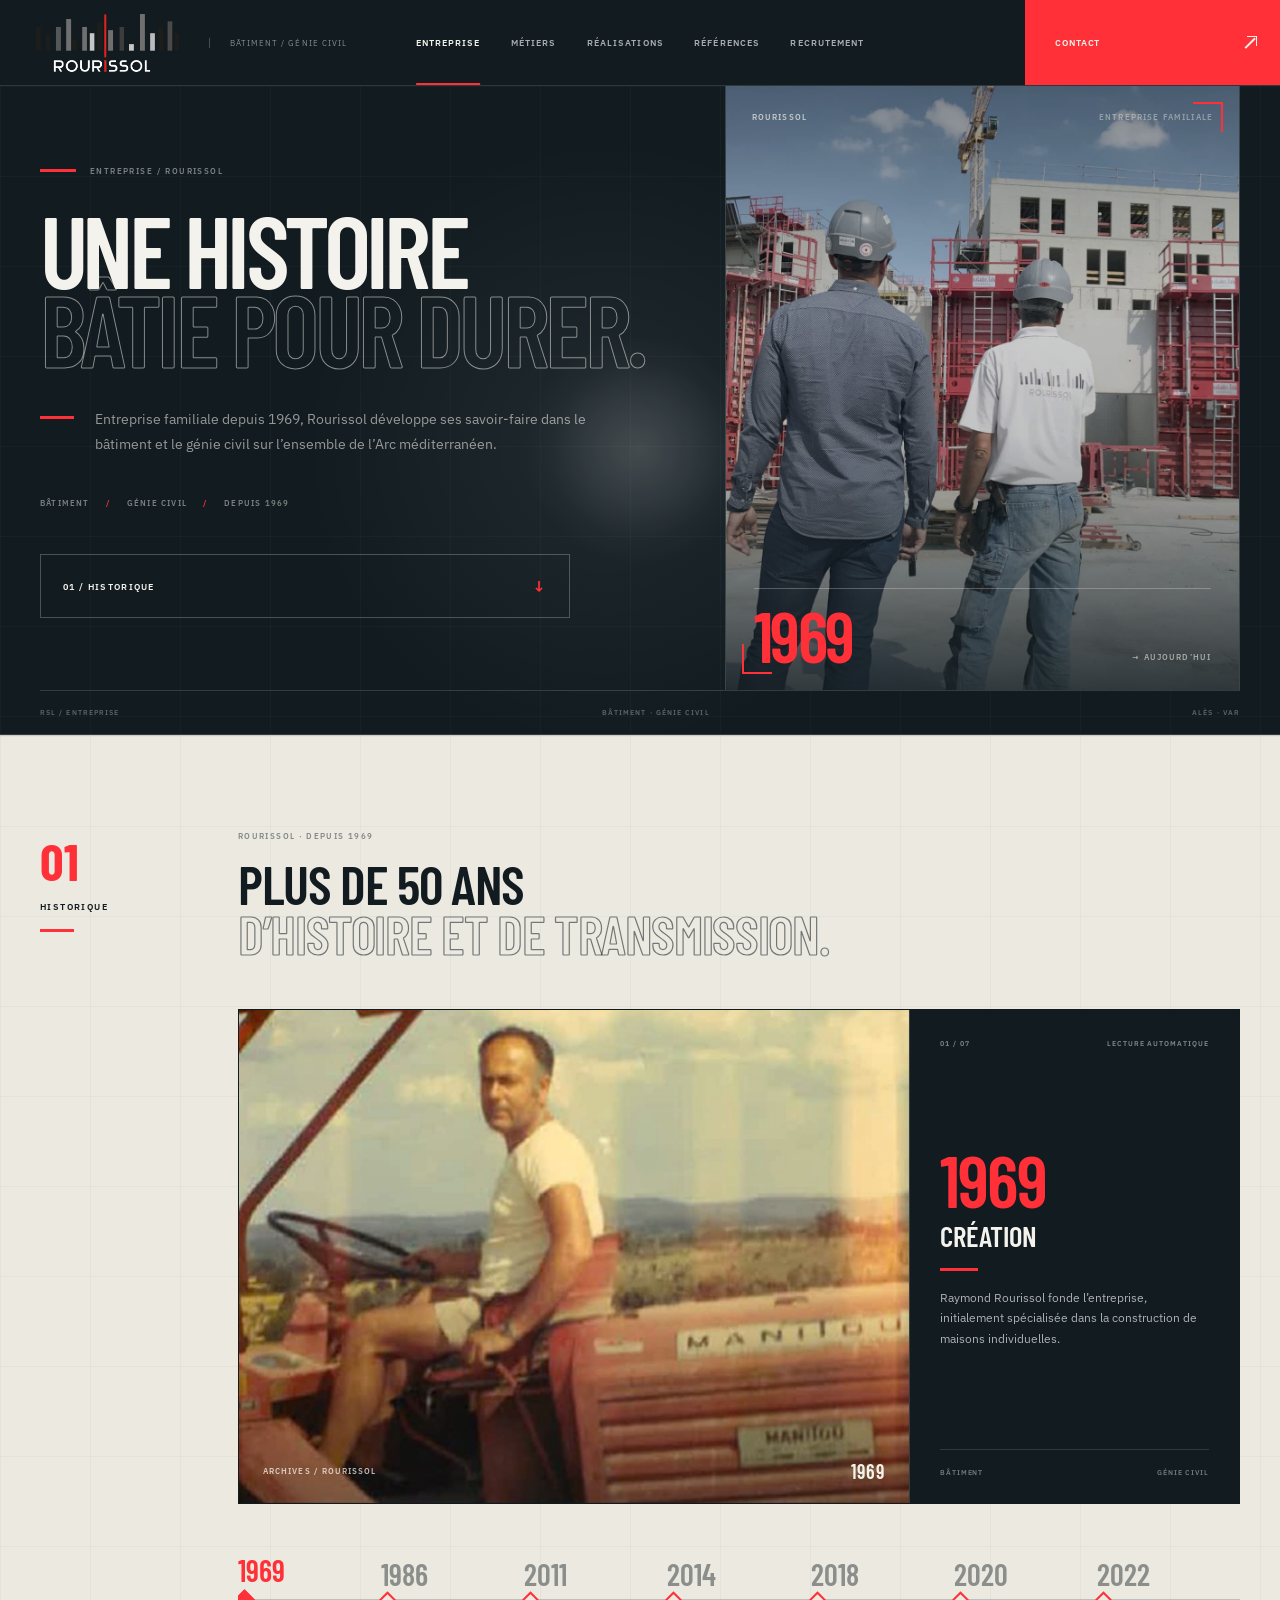
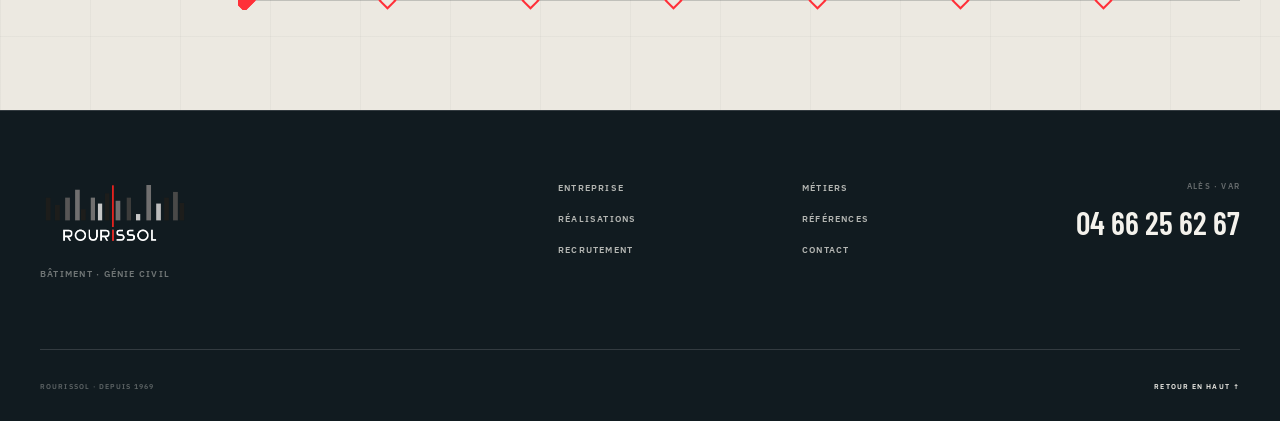
==== commit e1b75b16: "MaquetteFinie" ====
--- a/entreprise.html
+++ b/entreprise.html
@@ -60,7 +60,7 @@
 
     <link
         rel="stylesheet"
-        href="css/historique-dial.css"
+        href="css/historique-dial.css?v=2"
     >
 
 </head>
@@ -655,8 +655,8 @@
 
 
                 <!--
-                    Le rapporteur tablette / mobile
-                    est généré automatiquement
+                    La règle graduée tablette / mobile
+                    est générée automatiquement
                     par historique-dial.js.
                 -->
 
@@ -668,94 +668,107 @@
 
     </main>
 
+
+
     <!-- =========================================
-     FOOTER
-========================================== -->
-
-<footer class="site-footer">
-
-    <div class="site-footer-inner">
-
-        <div class="site-footer-brand">
-
-            <a
-                href="index.html"
-                class="site-footer-logo"
-                aria-label="Rourissol — Accueil"
+         FOOTER
+    ========================================== -->
+
+    <footer class="site-footer">
+
+
+        <div class="site-footer-inner">
+
+
+            <div class="site-footer-brand">
+
+                <a
+                    href="index.html"
+                    class="site-footer-logo"
+                    aria-label="Rourissol — Accueil"
+                >
+
+                    <img
+                        src="images/logo-rourissol.png"
+                        alt="Rourissol"
+                    >
+
+                </a>
+
+
+                <p>
+                    Bâtiment · Génie civil
+                </p>
+
+            </div>
+
+
+
+            <nav
+                class="site-footer-nav"
+                aria-label="Navigation pied de page"
             >
-                <img
-                    src="images/logo-rourissol.png"
-                    alt="Rourissol"
-                >
+
+                <a href="entreprise.html">
+                    Entreprise
+                </a>
+
+                <a href="metiers.html">
+                    Métiers
+                </a>
+
+                <a href="realisations.html">
+                    Réalisations
+                </a>
+
+                <a href="references.html">
+                    Références
+                </a>
+
+                <a href="recrutement.html">
+                    Recrutement
+                </a>
+
+                <a href="contact.html">
+                    Contact
+                </a>
+
+            </nav>
+
+
+
+            <div class="site-footer-contact">
+
+                <span>
+                    ALÈS · VAR
+                </span>
+
+                <a href="tel:+33466256267">
+                    04 66 25 62 67
+                </a>
+
+            </div>
+
+
+        </div>
+
+
+
+        <div class="site-footer-bottom">
+
+            <span>
+                ROURISSOL · DEPUIS 1969
+            </span>
+
+            <a href="#entreprise">
+                RETOUR EN HAUT ↑
             </a>
 
-            <p>
-                Bâtiment · Génie civil
-            </p>
-
         </div>
 
 
-        <nav
-            class="site-footer-nav"
-            aria-label="Navigation pied de page"
-        >
-
-            <a href="entreprise.html">
-                Entreprise
-            </a>
-
-            <a href="metiers.html">
-                Métiers
-            </a>
-
-            <a href="realisations.html">
-                Réalisations
-            </a>
-
-            <a href="references.html">
-                Références
-            </a>
-
-            <a href="recrutement.html">
-                Recrutement
-            </a>
-
-            <a href="contact.html">
-                Contact
-            </a>
-
-        </nav>
-
-
-        <div class="site-footer-contact">
-
-            <span>
-                ALÈS · VAR
-            </span>
-
-            <a href="tel:+33466256267">
-                04 66 25 62 67
-            </a>
-
-        </div>
-
-    </div>
-
-
-    <div class="site-footer-bottom">
-
-        <span>
-            ROURISSOL · DEPUIS 1969
-        </span>
-
-        <a href="#entreprise">
-            RETOUR EN HAUT ↑
-        </a>
-
-    </div>
-
-</footer>
+    </footer>
+
 
 
     <!-- =========================================
@@ -766,7 +779,7 @@
 
     <script src="js/historique.js"></script>
 
-    <script src="js/historique-dial.js"></script>
+    <script src="js/historique-dial.js?v=2"></script>
 
 
 </body>
--- a/css/style.css
+++ b/css/style.css
@@ -2533,36 +2533,242 @@
         display: none;
     }
 
-    .opening-top {
-        width:
-            calc(
-                100% - 60px
-            );
-
-        top: 25px;
-    }
-
-    .opening-content {
-        width: 88%;
-    }
-
-    .opening-logo {
-        width:
-            clamp(
-                220px,
-                65vw,
-                380px
-            );
-    }
-
-    .opening-meta {
-        font-size: 0.65rem;
-    }
-
-    .opening-coordinates {
-        left: 25px;
-        bottom: 30px;
-    }
+    /* =========================================================
+   OPENING — MOBILE
+========================================================= */
+
+.opening {
+    width: 100%;
+    height: 100dvh;
+
+    inset: 0;
+
+    overflow: hidden;
+}
+
+
+/* grille un peu plus adaptée au téléphone */
+
+.opening-grid {
+    background-size:
+        70px
+        70px;
+}
+
+
+/* =========================================================
+   CORNERS
+========================================================= */
+
+.opening-corner {
+    width: 28px;
+    height: 28px;
+}
+
+
+.opening-corner-tl {
+    top:
+        max(
+            24px,
+            env(safe-area-inset-top)
+        );
+
+    left: 24px;
+}
+
+
+.opening-corner-tr {
+    top:
+        max(
+            24px,
+            env(safe-area-inset-top)
+        );
+
+    right: 24px;
+}
+
+
+.opening-corner-bl {
+    left: 24px;
+
+    bottom:
+        max(
+            24px,
+            env(safe-area-inset-bottom)
+        );
+}
+
+
+.opening-corner-br {
+    right: 24px;
+
+    bottom:
+        max(
+            24px,
+            env(safe-area-inset-bottom)
+        );
+}
+
+
+/* =========================================================
+   TOP
+========================================================= */
+
+.opening-top {
+    width: auto;
+
+    top:
+        max(
+            28px,
+            calc(env(safe-area-inset-top) + 8px)
+        );
+
+    left: 50%;
+
+    justify-content: center;
+
+    transform:
+        translateX(-50%);
+
+    white-space: nowrap;
+
+    font-size: 0.5rem;
+
+    letter-spacing: 0.18em;
+}
+
+
+/*
+   Sur mobile on garde un seul intitulé.
+   Ça évite les deux textes aux extrémités
+   comme sur desktop.
+*/
+
+.opening-top span:last-child {
+    display: none;
+}
+
+
+/* =========================================================
+   CONTENT
+========================================================= */
+
+.opening-content {
+    width:
+        calc(
+            100% - 48px
+        );
+
+    max-width: 420px;
+
+    top: 48%;
+
+    left: 50%;
+
+    transform:
+        translate(
+            -50%,
+            -50%
+        );
+}
+
+
+/* référence */
+
+.opening-reference {
+    margin-bottom: 18px;
+
+    font-size: 0.5rem;
+
+    letter-spacing: 0.16em;
+}
+
+
+/* =========================================================
+   LOGO
+========================================================= */
+
+.opening-brand-mask {
+    width: 100%;
+
+    display: flex;
+
+    justify-content: center;
+}
+
+
+.opening-logo {
+    width:
+        min(
+            72vw,
+            310px
+        );
+
+    max-width: 100%;
+
+    height: auto;
+}
+
+
+/* =========================================================
+   RED RULE
+========================================================= */
+
+.opening-rule {
+    width: 100%;
+
+    margin-top: 28px;
+}
+
+
+/* =========================================================
+   META
+========================================================= */
+
+.opening-meta {
+    margin-top: 14px;
+
+    gap: 20px;
+
+    font-size: 0.58rem;
+
+    letter-spacing: 0.11em;
+}
+
+
+.opening-meta span:last-child {
+    text-align: right;
+}
+
+
+/* =========================================================
+   COORDINATES
+========================================================= */
+
+.opening-coordinates {
+    left: 75px;
+    right: 75px;
+
+    width: auto;
+
+    bottom:
+        max(
+            34px,
+            calc(env(safe-area-inset-bottom) + 18px)
+        );
+
+    display: flex;
+
+    justify-content: space-between;
+    align-items: center;
+
+    gap: 20px;
+
+    white-space: nowrap;
+
+    font-size: 0.44rem;
+    letter-spacing: 0.1em;
+}
 }
 
 
@@ -3348,36 +3554,7 @@
     letter-spacing: 0.12em;
 }
 
-.mobile-nav-contact {
-    margin-top: auto;
-
-    position: relative;
-
-    background:
-        var(--signal);
-
-    color:
-        var(--white);
-
-    border-top:
-        0;
-}
-
-
-.mobile-nav-contact:hover {
-    background:
-        var(--signal-dark);
-}
-
-
-.mobile-nav-contact-arrow {
-    margin-left: auto;
-
-    font-size: 1rem;
-
-    color:
-        var(--white);
-}
+
 
 
 .mobile-nav a span {
@@ -4100,4 +4277,210 @@
         line-height: 1.75;
     }
 
+}
+
+/* =========================================================
+   FLÈCHES — VERSION CSS
+   évite les emojis iOS
+========================================================= */
+
+.home-metier-arrow,
+.home-realisation-arrow,
+.home-metiers-cta span:last-child,
+.home-realisations-cta span:last-child,
+.home-contact-location-arrow,
+.home-contact-cta span:last-child,
+.mobile-nav-contact-arrow,
+.nav-contact span:last-child {
+    position: relative;
+
+    font-size: 0 !important;
+
+    color: inherit;
+}
+
+
+/* POINTE */
+
+.home-metier-arrow::before,
+.home-realisation-arrow::before,
+.home-metiers-cta span:last-child::before,
+.home-realisations-cta span:last-child::before,
+.home-contact-location-arrow::before,
+.home-contact-cta span:last-child::before,
+.mobile-nav-contact-arrow::before,
+.nav-contact span:last-child::before {
+    content: "";
+
+    width: 9px;
+    height: 9px;
+
+    position: absolute;
+
+    top: 50%;
+    left: 50%;
+
+    border-top:
+        1.5px solid
+        currentColor;
+
+    border-right:
+        1.5px solid
+        currentColor;
+
+    transform:
+        translate(-30%, -70%);
+}
+
+
+/* DIAGONALE */
+
+.home-metier-arrow::after,
+.home-realisation-arrow::after,
+.home-metiers-cta span:last-child::after,
+.home-realisations-cta span:last-child::after,
+.home-contact-location-arrow::after,
+.home-contact-cta span:last-child::after,
+.mobile-nav-contact-arrow::after,
+.nav-contact span:last-child::after {
+    content: "";
+
+    width: 14px;
+    height: 1.5px;
+
+    position: absolute;
+
+    top: 50%;
+    left: 50%;
+
+    background:
+        currentColor;
+
+    transform:
+        translate(-50%, -50%)
+        rotate(-45deg);
+
+    transform-origin:
+        center;
+}
+
+/* =========================================================
+   HERO CTA ARROW — NO EMOJI IOS
+========================================================= */
+
+.hero-cta-arrow {
+    position: relative;
+
+    width: 18px;
+    height: 18px;
+
+    flex: 0 0 18px;
+
+    font-size: 0 !important;
+}
+
+
+/* POINTE ↘ */
+
+.hero-cta-arrow::before {
+    content: "";
+
+    width: 8px;
+    height: 8px;
+
+    position: absolute;
+
+    right: 1px;
+    bottom: 1px;
+
+    border-right: 1.5px solid currentColor;
+    border-bottom: 1.5px solid currentColor;
+}
+
+
+/* DIAGONALE */
+
+.hero-cta-arrow::after {
+    content: "";
+
+    width: 14px;
+    height: 1.5px;
+
+    position: absolute;
+
+    top: 50%;
+    left: 50%;
+
+    background: currentColor;
+
+    transform:
+        translate(-50%, -50%)
+        rotate(45deg);
+}
+
+/* =========================================================
+   HERO CTA ARROW — NO EMOJI IOS
+========================================================= */
+
+.hero-cta-arrow {
+    position: relative;
+
+    width: 18px;
+    height: 18px;
+
+    flex: 0 0 18px;
+
+    font-size: 0 !important;
+}
+
+
+/* POINTE ↘ */
+
+.hero-cta-arrow::before {
+    content: "";
+
+    width: 8px;
+    height: 8px;
+
+    position: absolute;
+
+    right: 1px;
+    bottom: 1px;
+
+    border-right: 1.5px solid currentColor;
+    border-bottom: 1.5px solid currentColor;
+}
+
+
+/* DIAGONALE */
+
+.hero-cta-arrow::after {
+    content: "";
+
+    width: 14px;
+    height: 1.5px;
+
+    position: absolute;
+
+    top: 50%;
+    left: 50%;
+
+    background: currentColor;
+
+    transform:
+        translate(-50%, -50%)
+        rotate(45deg);
+}
+
+
+/* =========================================================
+   MAQUETTE DÉMO — LIENS INACTIFS
+========================================================= */
+
+.demo-link-disabled {
+    pointer-events: none !important;
+
+    cursor: default !important;
+
+    opacity: 1;
 }
--- a/css/historique-dial.css
+++ b/css/historique-dial.css
@@ -1,9 +1,14 @@
 /* =========================================================
-   ROURISSOL — HISTORIQUE DIAL
-   TABLETTE + MOBILE
+   ROURISSOL — HISTORIQUE
+   RÈGLE GRADUÉE TABLETTE / MOBILE
 ========================================================= */
 
-.history-dial {
+/* =========================================================
+   DESKTOP
+   La timeline historique classique reste inchangée.
+========================================================= */
+
+.history-ruler {
     display: none;
 }
 
@@ -14,42 +19,45 @@
 
 @media (max-width: 1050px) {
 
-    /* On remplace uniquement la timeline classique */
+    /*
+       On masque uniquement la timeline desktop.
+       historique.js continue quand même à la générer,
+       car la règle utilise ses boutons en arrière-plan.
+    */
+
     .history-timeline-wrapper {
         display: none !important;
     }
 
 
-    .history-dial {
-        grid-column: 2;
-
+    /* =====================================================
+       ROOT
+    ====================================================== */
+
+    .history-ruler {
         width: 100%;
-        max-width: 760px;
-
-        margin:
-            26px
-            auto
-            0;
+
+        margin-top: 28px;
 
         display: block;
 
         position: relative;
+
+        color: var(--steel-deep);
 
         user-select: none;
         -webkit-user-select: none;
-
-        touch-action: pan-y;
-    }
-
-
-    /* =====================================================
-       PETITE LÉGENDE
-    ===================================================== */
-
-    .history-dial-header {
-        width: 100%;
-
-        margin-bottom: 9px;
+    }
+
+
+    /* =====================================================
+       HEADER
+       1969 reste toujours à gauche
+       2022 reste toujours à droite
+    ====================================================== */
+
+    .history-ruler-header {
+        min-height: 38px;
 
         display: grid;
 
@@ -60,41 +68,48 @@
 
         align-items: center;
 
-        font-size: 0.46rem;
+        gap: 20px;
+
+        border-bottom:
+            1px solid
+            rgba(17, 27, 32, 0.18);
+
+        font-size: 0.48rem;
         font-weight: 600;
 
-        letter-spacing: 0.14em;
+        letter-spacing: 0.16em;
 
         text-transform: uppercase;
 
         color:
-            rgba(17, 27, 32, 0.42);
-    }
-
-
-    .history-dial-header span:first-child {
+            rgba(17, 27, 32, 0.46);
+    }
+
+
+    .history-ruler-header-start {
         text-align: left;
     }
 
 
-    .history-dial-header span:nth-child(2) {
+    .history-ruler-header-title {
         text-align: center;
-    }
-
-
-    .history-dial-header span:last-child {
+
+        color:
+            rgba(17, 27, 32, 0.52);
+    }
+
+
+    .history-ruler-header-end {
         text-align: right;
     }
 
 
     /* =====================================================
-       RAPPORTEUR
-       Côté plat en haut / courbe dessous
-    ===================================================== */
-
-    .history-dial-shell {
-        width: 100%;
-        height: 230px;
+       VIEWPORT
+    ====================================================== */
+
+    .history-ruler-viewport {
+        height: 155px;
 
         position: relative;
 
@@ -102,67 +117,30 @@
 
         cursor: grab;
 
-        border:
+        touch-action: pan-y;
+
+        border-left:
             1px solid
             rgba(17, 27, 32, 0.16);
 
-        border-top:
-            0;
-
-        border-radius:
-            0
-            0
-            50%
-            50%
-            /
-            0
-            0
-            94%
-            94%;
-
-        background:
-            linear-gradient(
-                to bottom,
-                rgba(17, 27, 32, 0.018),
-                rgba(17, 27, 32, 0.045)
-            );
-    }
-
-
-    /* ligne plate contre la scène */
-
-    .history-dial-shell::before {
+        border-right:
+            1px solid
+            rgba(17, 27, 32, 0.16);
+    }
+
+
+    .history-ruler-viewport.is-dragging {
+        cursor: grabbing;
+    }
+
+
+    /* grille technique très légère */
+
+    .history-ruler-viewport::before {
         content: "";
 
         position: absolute;
 
-        top: 0;
-        left: 0;
-        right: 0;
-
-        z-index: 1;
-
-        height: 1px;
-
-        background:
-            rgba(17, 27, 32, 0.22);
-    }
-
-
-    .history-dial.is-dragging
-    .history-dial-shell {
-        cursor: grabbing;
-    }
-
-
-    /* =====================================================
-       GRILLE TRÈS DISCRÈTE
-    ===================================================== */
-
-    .history-dial-shell::after {
-        content: "";
-
-        position: absolute;
         inset: 0;
 
         z-index: 0;
@@ -171,91 +149,252 @@
 
         background-image:
             linear-gradient(
-                rgba(17, 27, 32, 0.028) 1px,
+                rgba(17, 27, 32, 0.035) 1px,
                 transparent 1px
             ),
             linear-gradient(
                 90deg,
-                rgba(17, 27, 32, 0.028) 1px,
+                rgba(17, 27, 32, 0.035) 1px,
                 transparent 1px
             );
 
         background-size:
-            38px
-            38px;
-
-        mask-image:
-            linear-gradient(
-                to bottom,
-                black,
-                transparent
-            );
-    }
-
-
-    /* =====================================================
-       ROTOR
-    ===================================================== */
-
-    .history-dial-rotor {
-        position: absolute;
-        inset: 0;
+            54px
+            54px;
+    }
+
+
+    /* =====================================================
+       RAIL MOBILE
+    ====================================================== */
+
+    .history-ruler-track {
+        height: 100%;
+
+        position: absolute;
+
+        top: 0;
+        left: 0;
 
         z-index: 2;
-    }
-
-
-    /* =====================================================
-       REPÈRE FIXE
-    ===================================================== */
-
-    .history-dial-index {
-        width: 28px;
-        height: 38px;
-
-        position: absolute;
-
-        left: 50%;
-        bottom: 13px;
-
-        z-index: 5;
-
-        pointer-events: none;
+
+        will-change: transform;
+
+        transition:
+            transform
+            0.52s
+            var(--ease);
+    }
+
+
+    .history-ruler-viewport.is-dragging
+    .history-ruler-track {
+        transition: none;
+    }
+
+
+    /* =====================================================
+       LIGNE DE RÈGLE
+    ====================================================== */
+
+    .history-ruler-baseline {
+        height: 1px;
+
+        position: absolute;
+
+        top: 82px;
+
+        background:
+            rgba(17, 27, 32, 0.34);
+    }
+
+
+    /* =====================================================
+       PETITES GRADUATIONS
+    ====================================================== */
+
+    .history-ruler-minor {
+        width: 1px;
+
+        height: 10px;
+
+        position: absolute;
+
+        top: 82px;
+
+        background:
+            rgba(17, 27, 32, 0.24);
 
         transform:
             translateX(-50%);
     }
 
 
-    .history-dial-index::before {
-        content: "";
-
-        width: 1px;
-        height: 24px;
-
-        position: absolute;
-
-        left: 50%;
-        bottom: 0;
-
-        background:
-            var(--signal);
+    .history-ruler-minor.is-medium {
+        height: 17px;
+
+        background:
+            rgba(17, 27, 32, 0.32);
+    }
+
+
+    /* =====================================================
+       DATES
+    ====================================================== */
+
+    .history-ruler-year {
+        width: 82px;
+
+        padding: 0;
+
+        position: absolute;
+
+        top: 29px;
 
         transform:
             translateX(-50%);
-    }
-
-
-    .history-dial-index::after {
+
+        border: 0;
+
+        background: transparent;
+
+        text-align: center;
+
+        font-family:
+            "Barlow Condensed",
+            sans-serif;
+
+        color:
+            rgba(17, 27, 32, 0.30);
+
+        cursor: pointer;
+
+        -webkit-tap-highlight-color:
+            transparent;
+
+        transition:
+            color
+            0.28s
+            ease,
+            opacity
+            0.28s
+            ease,
+            transform
+            0.38s
+            var(--ease);
+    }
+
+
+    .history-ruler-year-label {
+        display: block;
+
+        font-size: 1.42rem;
+        font-weight: 600;
+
+        line-height: 1;
+
+        white-space: nowrap;
+    }
+
+
+    /* grande graduation */
+
+    .history-ruler-year::after {
         content: "";
 
-        width: 8px;
-        height: 8px;
-
-        position: absolute;
-
+        width: 1px;
+        height: 27px;
+
+        position: absolute;
+
+        top: 53px;
         left: 50%;
-        bottom: 22px;
+
+        background:
+            rgba(17, 27, 32, 0.32);
+
+        transform:
+            translateX(-50%);
+
+        transition:
+            height
+            0.3s
+            ease,
+            background
+            0.3s
+            ease;
+    }
+
+
+    /* date actuellement sélectionnée */
+
+    .history-ruler-year.is-active {
+        color: var(--signal);
+
+        transform:
+            translateX(-50%)
+            translateY(-3px);
+    }
+
+
+    .history-ruler-year.is-active
+    .history-ruler-year-label {
+        font-size: 1.72rem;
+    }
+
+
+    .history-ruler-year.is-active::after {
+        height: 38px;
+
+        background:
+            var(--signal);
+    }
+
+
+    /* date la plus proche pendant le drag */
+
+    .history-ruler-year.is-preview:not(.is-active) {
+        color:
+            rgba(17, 27, 32, 0.70);
+    }
+
+
+    /* =====================================================
+       CURSEUR CENTRAL FIXE
+    ====================================================== */
+
+    .history-ruler-index {
+        width: 2px;
+
+        height: 50px;
+
+        position: absolute;
+
+        left: 50%;
+        top: 81px;
+
+        z-index: 6;
+
+        pointer-events: none;
+
+        background:
+            var(--signal);
+
+        transform:
+            translateX(-50%);
+    }
+
+
+    .history-ruler-index::before {
+        content: "";
+
+        width: 12px;
+        height: 12px;
+
+        position: absolute;
+
+        left: 50%;
+        top: -5px;
 
         background:
             var(--signal);
@@ -266,171 +405,99 @@
     }
 
 
-    /* =====================================================
-       DATES
-    ===================================================== */
-
-    .history-dial-step {
-        padding: 8px;
-
-        position: absolute;
-
-        border: 0;
-
-        display: flex;
-
-        flex-direction: column;
-
-        align-items: center;
-
-        gap: 8px;
-
-        background:
-            transparent;
-
-        cursor: pointer;
-
-        white-space: nowrap;
+    /*
+       Petit repère central inférieur.
+       Ça donne l'impression d'un outil de mesure,
+       pas d'un carousel classique.
+    */
+
+    .history-ruler-index::after {
+        content: "";
+
+        width: 34px;
+        height: 2px;
+
+        position: absolute;
+
+        left: 50%;
+        bottom: -1px;
+
+        background:
+            var(--signal);
 
         transform:
-            translate(-50%, -50%);
-
-        opacity: 0;
-
-        transition:
-            opacity
-            0.18s
-            ease;
-
-        -webkit-tap-highlight-color:
-            transparent;
-    }
-
-
-    .history-dial-step-year {
-        font-family:
-            "Barlow Condensed",
-            sans-serif;
-
-        font-size: 1.25rem;
-        font-weight: 600;
-
-        line-height: 1;
-
-        letter-spacing:
-            -0.02em;
-
-        color:
-            rgba(17, 27, 32, 0.48);
-
-        transition:
-            color
-            0.2s
-            ease;
-    }
-
-
-    /* graduation */
-
-    .history-dial-step-marker {
-        width: 1px;
-        height: 16px;
-
-        display: block;
-
-        background:
-            rgba(17, 27, 32, 0.3);
-
-        transition:
-            height
-            0.2s
-            ease,
-            background
-            0.2s
-            ease;
-    }
-
-
-    /* =====================================================
-       DATE CENTRALE / ACTIVE
-    ===================================================== */
-
-    .history-dial-step.is-preview
-    .history-dial-step-year {
-        color:
-            var(--signal);
-    }
-
-
-    .history-dial-step.is-preview
-    .history-dial-step-marker {
-        height: 23px;
-
-        background:
-            var(--signal);
-    }
-
-
-    /* =====================================================
-       MASQUES LATÉRAUX
-    ===================================================== */
-
-    .history-dial-fade {
-        width: 70px;
+            translateX(-50%);
+    }
+
+
+    /* =====================================================
+       FADES LATÉRAUX
+    ====================================================== */
+
+    .history-ruler-fade {
+        width: 15%;
 
         position: absolute;
 
         top: 0;
         bottom: 0;
 
-        z-index: 4;
+        z-index: 5;
 
         pointer-events: none;
     }
 
 
-    .history-dial-fade-left {
+    .history-ruler-fade-left {
         left: 0;
 
         background:
             linear-gradient(
                 to right,
-                var(--concrete-light),
-                transparent
+                var(--concrete-light) 5%,
+                rgba(236, 233, 225, 0)
             );
     }
 
 
-    .history-dial-fade-right {
+    .history-ruler-fade-right {
         right: 0;
 
         background:
             linear-gradient(
                 to left,
-                var(--concrete-light),
-                transparent
+                var(--concrete-light) 5%,
+                rgba(236, 233, 225, 0)
             );
     }
 
 
     /* =====================================================
-       HINT
-    ===================================================== */
-
-    .history-dial-hint {
-        margin-top: 12px;
-
-        text-align: center;
-
-        font-size: 0.44rem;
+       FOOTER / INSTRUCTION
+    ====================================================== */
+
+    .history-ruler-footer {
+        min-height: 36px;
+
+        display: flex;
+
+        align-items: center;
+
+        justify-content: center;
+
+        border-top:
+            1px solid
+            rgba(17, 27, 32, 0.12);
+
+        font-size: 0.42rem;
         font-weight: 600;
 
-        letter-spacing: 0.14em;
+        letter-spacing: 0.15em;
 
         text-transform: uppercase;
 
         color:
-            rgba(17, 27, 32, 0.34);
+            rgba(17, 27, 32, 0.32);
     }
 
 }
@@ -442,73 +509,92 @@
 
 @media (max-width: 650px) {
 
-    .history-dial {
-        width: 100%;
-
-        margin-top: 22px;
-    }
-
-
-    .history-dial-header {
-        margin-bottom: 7px;
-
-        font-size: 0.42rem;
-    }
-
-
-    .history-dial-shell {
-        height: 170px;
-
-        border-radius:
-            0
-            0
-            50%
-            50%
-            /
-            0
-            0
-            90%
-            90%;
-    }
-
-
-    .history-dial-step {
-        gap: 6px;
-
-        padding: 6px;
-    }
-
-
-    .history-dial-step-year {
-        font-size: 1.05rem;
-    }
-
-
-    .history-dial-step-marker {
-        height: 12px;
-    }
-
-
-    .history-dial-step.is-preview
-    .history-dial-step-marker {
-        height: 18px;
-    }
-
-
-    .history-dial-index {
-        bottom: 8px;
-    }
-
-
-    .history-dial-fade {
-        width: 38px;
-    }
-
-
-    .history-dial-hint {
-        margin-top: 10px;
-
-        font-size: 0.4rem;
+    .history-ruler {
+        margin-top: 24px;
+    }
+
+
+    .history-ruler-header {
+        min-height: 36px;
+
+        font-size: 0.43rem;
+
+        letter-spacing: 0.13em;
+    }
+
+
+    .history-ruler-header {
+        gap: 10px;
+    }
+
+
+    .history-ruler-viewport {
+        height: 138px;
+    }
+
+
+    .history-ruler-baseline {
+        top: 75px;
+    }
+
+
+    .history-ruler-minor {
+        top: 75px;
+    }
+
+
+    .history-ruler-year {
+        width: 70px;
+
+        top: 26px;
+    }
+
+
+    .history-ruler-year-label {
+        font-size: 1.25rem;
+    }
+
+
+    .history-ruler-year.is-active
+    .history-ruler-year-label {
+        font-size: 1.55rem;
+    }
+
+
+    .history-ruler-year::after {
+        top: 48px;
+    }
+
+
+    .history-ruler-index {
+        top: 74px;
+
+        height: 46px;
+    }
+
+
+    .history-ruler-footer {
+        min-height: 34px;
+
+        font-size: 0.39rem;
+    }
+
+}
+
+
+/* =========================================================
+   TRÈS PETIT MOBILE
+========================================================= */
+
+@media (max-width: 420px) {
+
+    .history-ruler-header-title {
+        font-size: 0.39rem;
+    }
+
+
+    .history-ruler-fade {
+        width: 11%;
     }
 
 }
@@ -520,8 +606,9 @@
 
 @media (prefers-reduced-motion: reduce) {
 
-    .history-dial-step {
-        transition: none;
+    .history-ruler-track,
+    .history-ruler-year {
+        transition: none !important;
     }
 
 }
